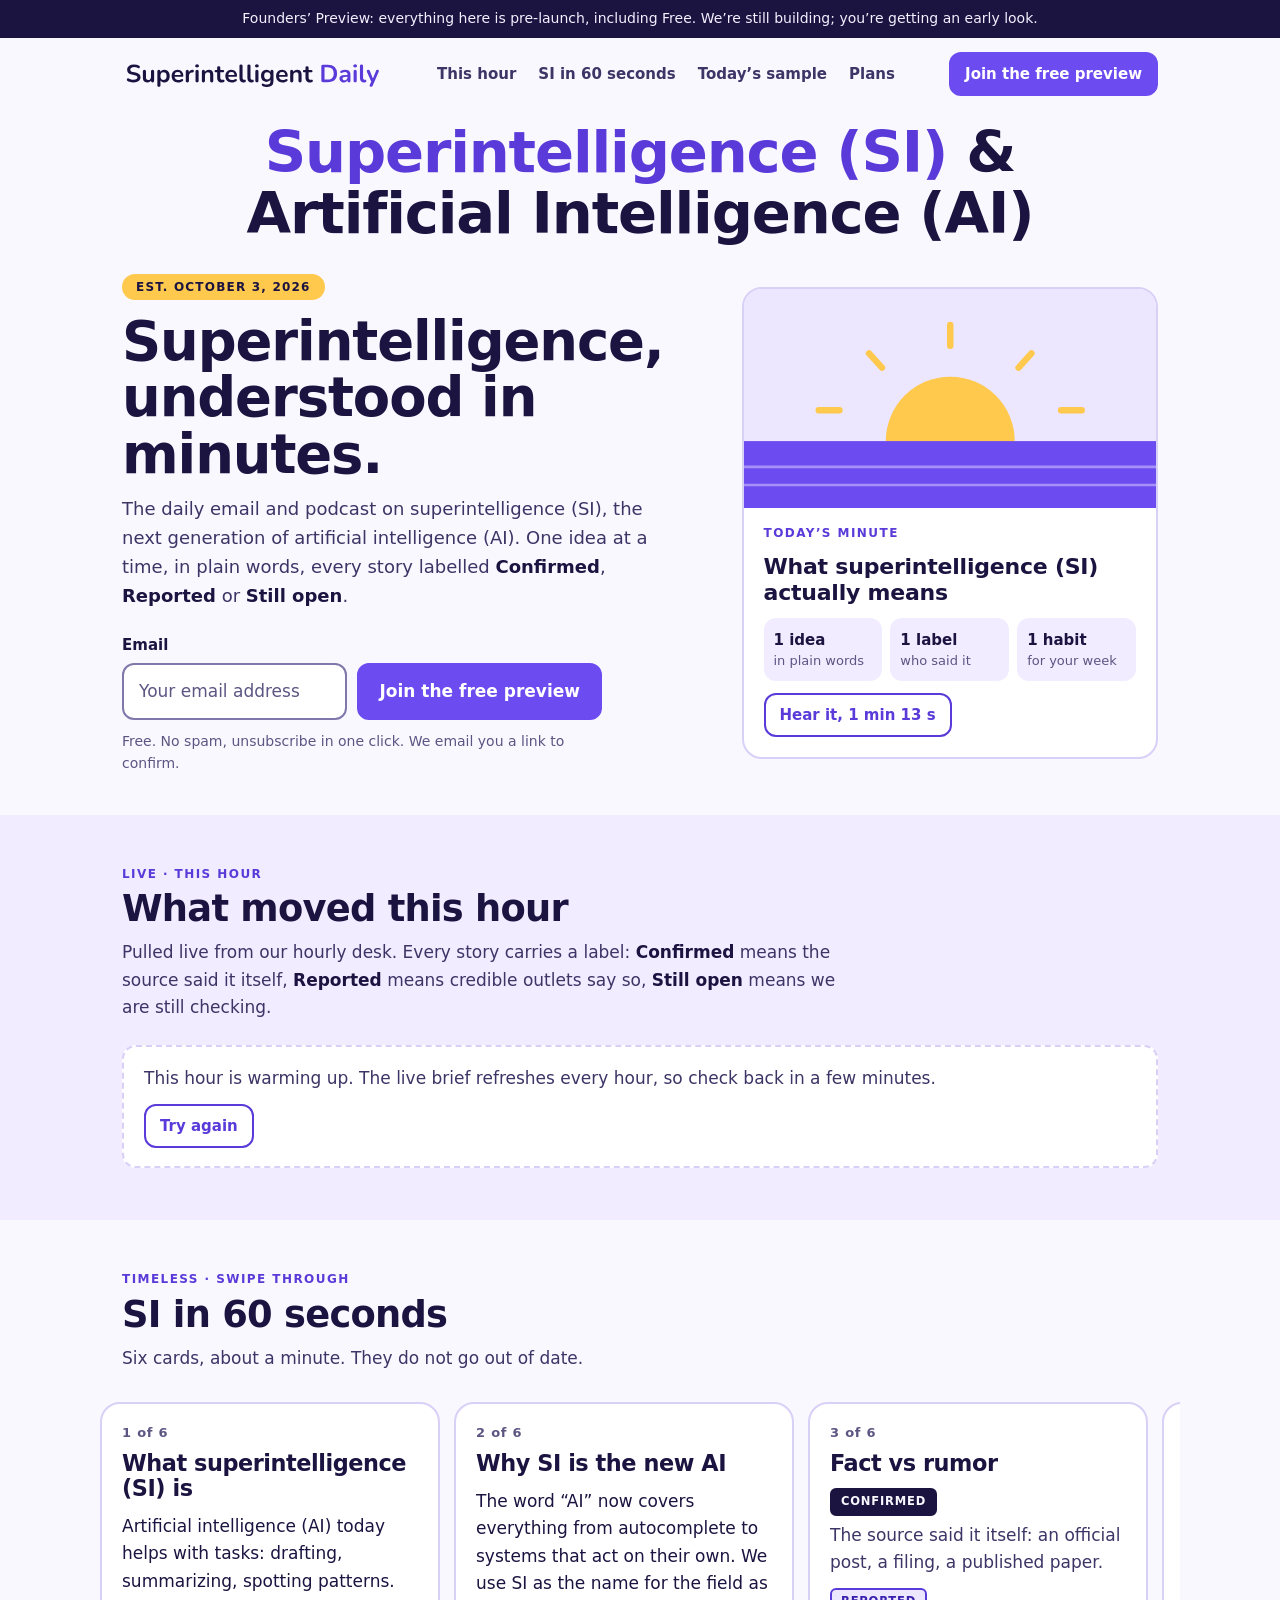
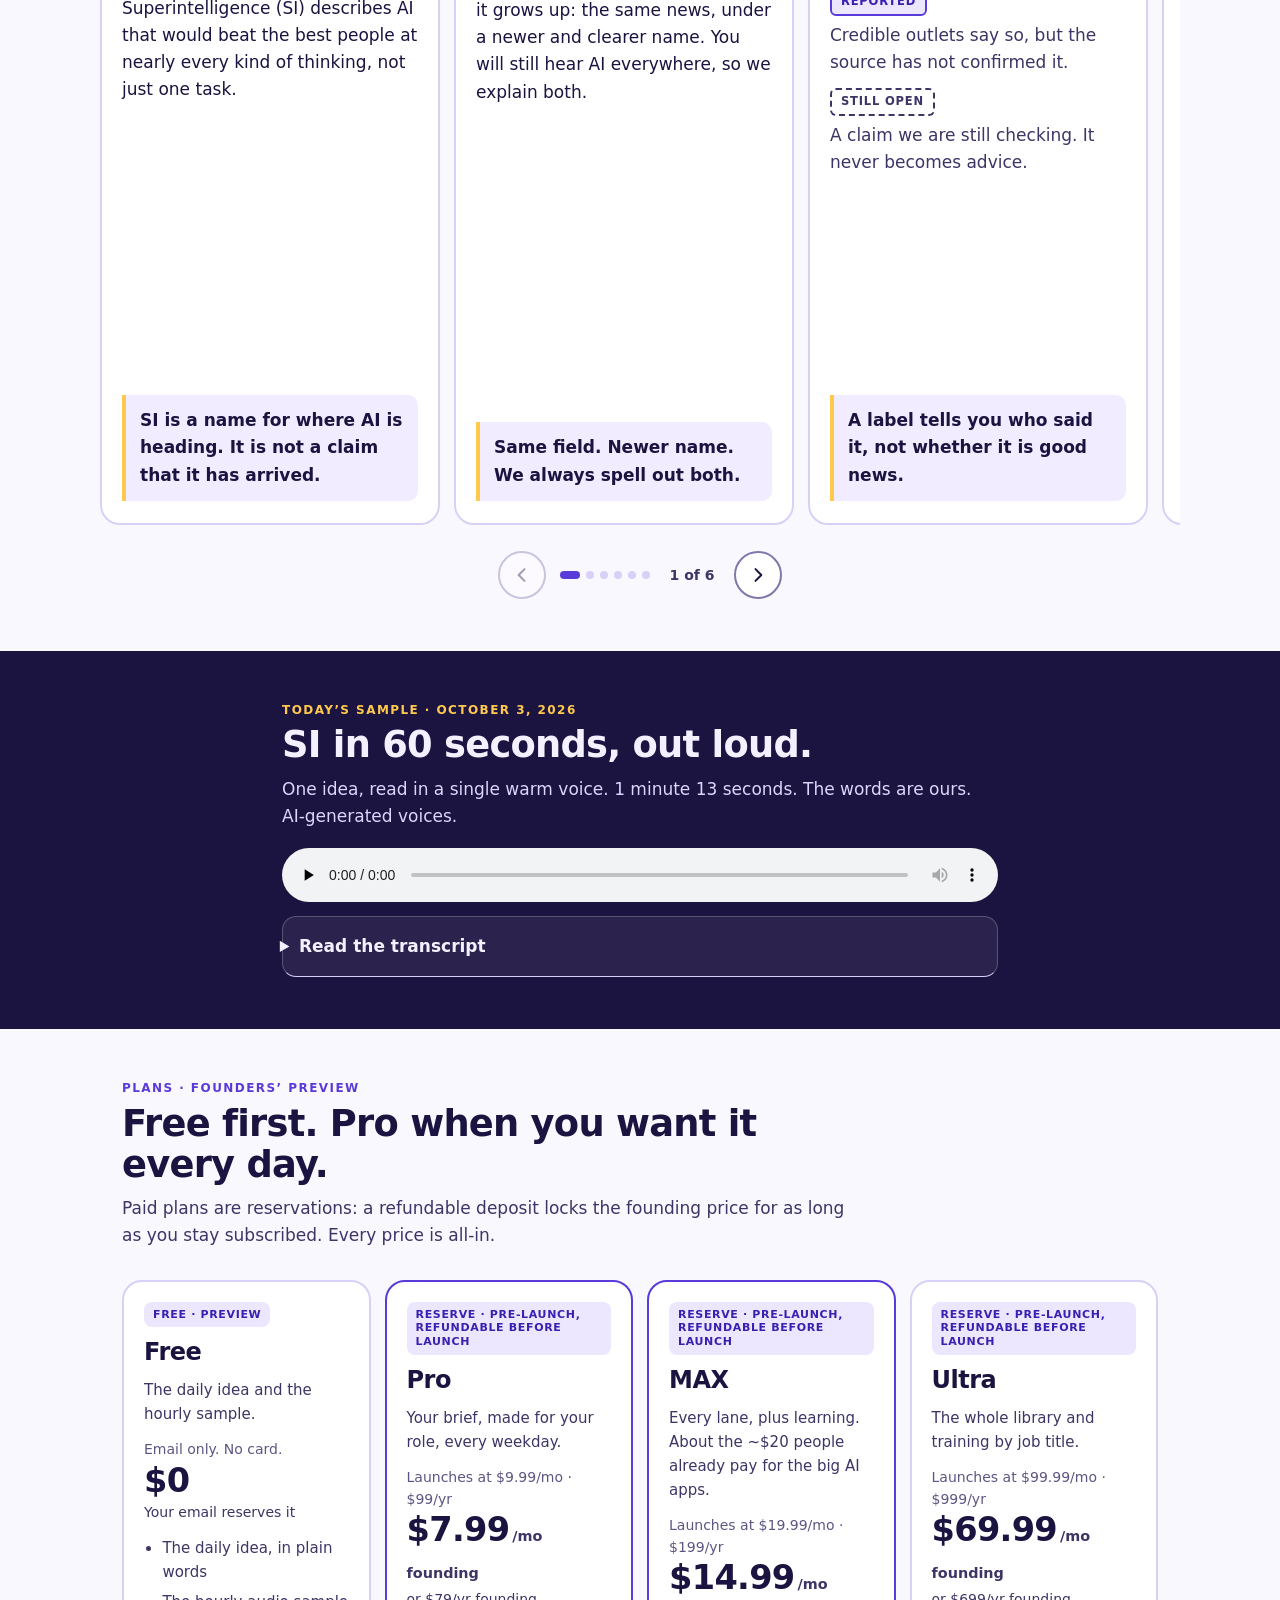
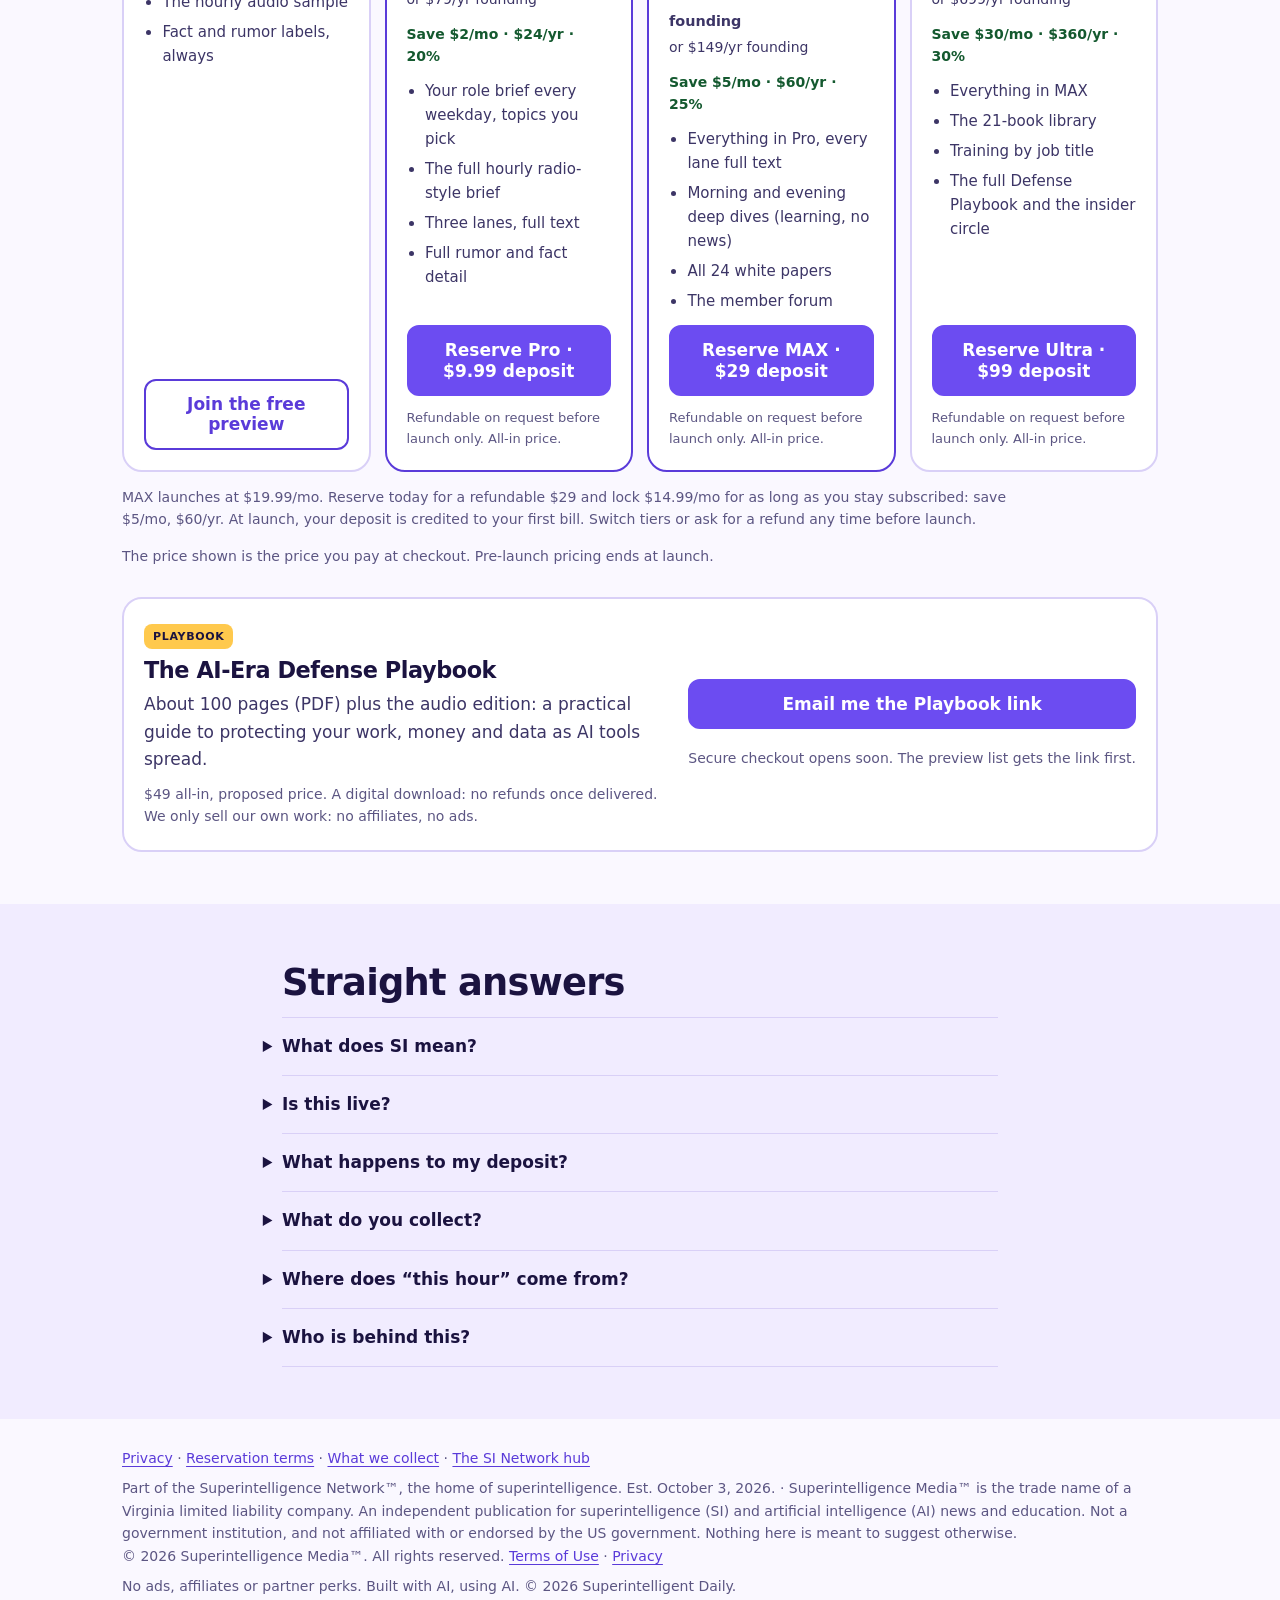
==== index.html @ 3b312559 "Legal lines: Superintelligence Media" ====
<!doctype html>
<html lang="en" data-site="superintelligentdaily.com">
<head>
<meta charset="utf-8">
<meta name="robots" content="noai, noimageai">
<meta http-equiv="Content-Security-Policy" content="default-src 'none'; script-src 'self'; style-src 'self'; img-src 'self' data:; media-src 'self' https://media.theagentsignal.com; connect-src https://acp9reat3l.execute-api.us-east-1.amazonaws.com https://siagentsignal.com; form-action 'self'; base-uri 'none'; object-src 'none'; upgrade-insecure-requests; require-trusted-types-for 'script'; trusted-types 'none'">
<meta name="viewport" content="width=device-width, initial-scale=1">
<title>Superintelligent Daily | Superintelligence (SI) &amp; Artificial Intelligence (AI), understood in minutes</title>
<meta name="description" content="Superintelligent Daily is live: the daily email and podcast on superintelligence (SI), the next generation of artificial intelligence (AI), made to be understood in minutes. This hour's news, SI in 60 seconds, and a free preview.">
<meta name="robots" content="index,follow">
<link rel="canonical" href="https://superintelligentdaily.com/">
<meta name="theme-color" content="#FAF8FF">
<link rel="icon" type="image/svg+xml" href="assets/icon.svg">
<meta property="og:type" content="website">
<meta property="og:site_name" content="Superintelligent Daily">
<meta property="og:title" content="Superintelligent Daily | Superintelligence (SI) &amp; Artificial Intelligence (AI), understood in minutes">
<meta property="og:description" content="The daily email and podcast on superintelligence (SI), the next generation of artificial intelligence (AI). Est. October 3, 2026.">
<meta property="og:url" content="https://superintelligentdaily.com/">
<meta property="og:image" content="https://superintelligentdaily.com/assets/og.png">
<meta property="og:image:width" content="1200">
<meta property="og:image:height" content="630">
<meta property="og:image:alt" content="Superintelligent Daily: Superintelligence (SI) and Artificial Intelligence (AI), understood in minutes. A rising sun over a violet horizon.">
<meta name="twitter:card" content="summary_large_image">
<meta name="twitter:title" content="Superintelligent Daily | Superintelligence (SI) &amp; Artificial Intelligence (AI), understood in minutes">
<meta name="twitter:description" content="The daily email and podcast on superintelligence (SI), the next generation of artificial intelligence (AI). Est. October 3, 2026.">
<meta name="twitter:image" content="https://superintelligentdaily.com/assets/og.png">
<link rel="stylesheet" href="assets/site.css">
</head>
<body>
<a class="skip" href="#main">Skip to the content</a>
<p class="bar">Founders&rsquo; Preview: everything here is pre-launch, including Free. We&rsquo;re still building; you&rsquo;re getting an early look.</p>

<header class="top">
  <div class="wrap top-in">
    <a class="brand" href="/" aria-label="Superintelligent Daily, home"><img class="logo" id="logo" src="assets/logo.svg" width="247" height="38" alt="Superintelligent Daily"></a>
    <nav class="nav" aria-label="Sections">
      <a href="#hour">This hour</a>
      <a href="#si60">SI in 60 seconds</a>
      <a href="#sample">Today&rsquo;s sample</a>
      <a href="#plans">Plans</a>
    </nav>
    <a class="btn sm" href="#join" data-join>Join the free preview</a>
  </div>
</header>

<main id="main">
  <div class="wrap">
    <p class="terms"><span class="t-si">Superintelligence (SI)</span> <span class="t-amp">&amp;</span> <span class="t-ai">Artificial Intelligence (AI)</span></p>
  </div>

  <!-- ============ HERO ============ -->
  <section class="hero" aria-labelledby="h1">
    <div class="wrap hero-in">
      <div class="hero-copy">
        <p class="pill">Est. October 3, 2026</p>
        <h1 id="h1">Superintelligence, understood in minutes.</h1>
        <p class="lead">The daily email and podcast on superintelligence (SI), the next generation of artificial intelligence (AI). One idea at a time, in plain words, every story labelled <b>Confirmed</b>, <b>Reported</b> or <b>Still open</b>.</p>
        <form class="join" id="join" novalidate>
          <label class="lbl" for="email">Email</label>
          <div class="row">
            <input id="email" name="email" type="email" inputmode="email" autocomplete="email" autocapitalize="off" spellcheck="false" placeholder="Your email address" required aria-describedby="fine err">
            <button class="btn" type="submit">Join the free preview</button>
          </div>
          <div class="hp" aria-hidden="true"><label for="hp1">Website (leave this empty)</label><input id="hp1" name="website" type="text" tabindex="-1" autocomplete="off"></div>
          <p class="fine" id="fine">Free. No spam, unsubscribe in one click. We email you a link to confirm.</p>
          <p class="err js-err" id="err" role="alert"></p>
          <noscript><p class="fine">Sign-up needs JavaScript switched on.</p></noscript>
        </form>
        <div class="done" id="done" role="status" tabindex="-1" hidden>
          <h2>You&rsquo;re in.</h2>
          <p>Check your inbox: we sent a link to confirm <b id="done-email"></b>. Tap it to join the free preview.</p>
        </div>
      </div>

      <aside class="today" aria-labelledby="today-h">
        <div class="sun-art" aria-hidden="true">
          <svg viewBox="0 0 320 170" focusable="false">
            <rect width="320" height="170" fill="#ECE6FF"/>
            <g stroke="#FFC94D" stroke-width="5" stroke-linecap="round"><path d="M160 28v16M97 50l10 11M223 50l-10 11M58 94h16M262 94h-16"/></g>
            <circle cx="160" cy="118" r="50" fill="#FFC94D"/>
            <rect x="0" y="118" width="320" height="52" fill="#6C4CF1"/>
            <path d="M0 138h320M0 152h320" stroke="#FAF8FF" stroke-opacity=".4" stroke-width="2"/>
          </svg>
        </div>
        <div class="today-body">
          <p class="eyebrow" id="today-h">Today&rsquo;s minute</p>
          <p class="today-t">What superintelligence (SI) actually means</p>
          <ul class="three">
            <li><b>1 idea</b><span>in plain words</span></li>
            <li><b>1 label</b><span>who said it</span></li>
            <li><b>1 habit</b><span>for your week</span></li>
          </ul>
          <a class="btn line sm" href="#sample">Hear it, 1 min 13 s</a>
        </div>
      </aside>
    </div>
  </section>

  <!-- ============ THIS HOUR (live) ============ -->
  <section class="band tint" id="hour" aria-labelledby="hour-h">
    <div class="wrap">
      <div class="shead">
        <p class="eyebrow">Live &middot; this hour</p>
        <h2 id="hour-h">What moved this hour</h2>
        <p class="sub">Pulled live from our hourly desk. Every story carries a label: <b>Confirmed</b> means the source said it itself, <b>Reported</b> means credible outlets say so, <b>Still open</b> means we are still checking.</p>
      </div>
      <div class="hour" id="hourBox" aria-live="polite" aria-busy="true">
        <p class="warm" id="hourWarm">This hour is warming up. The live brief refreshes every hour.</p>
      </div>
      <noscript><p class="warm">The live hour needs JavaScript. The rest of the page works without it.</p></noscript>
    </div>
  </section>

  <!-- ============ SI IN 60 SECONDS (swipeable) ============ -->
  <section class="band" id="si60" aria-labelledby="si60-h">
    <div class="wrap">
      <div class="shead">
        <p class="eyebrow">Timeless &middot; swipe through</p>
        <h2 id="si60-h">SI in 60 seconds</h2>
        <p class="sub">Six cards, about a minute. They do not go out of date.</p>
      </div>
      <div class="deck" data-deck role="region" aria-roledescription="carousel" aria-label="SI in 60 seconds">
        <div class="snap" tabindex="0" aria-label="Cards. Swipe, or use the left and right arrow keys.">
          <article class="card" role="group" aria-roledescription="slide" aria-label="1 of 6">
            <p class="num">1 of 6</p>
            <h3>What superintelligence (SI) is</h3>
            <p>Artificial intelligence (AI) today helps with tasks: drafting, summarizing, spotting patterns. Superintelligence (SI) describes AI that would beat the best people at nearly every kind of thinking, not just one task.</p>
            <p class="key">SI is a name for where AI is heading. It is not a claim that it has arrived.</p>
          </article>
          <article class="card" role="group" aria-roledescription="slide" aria-label="2 of 6">
            <p class="num">2 of 6</p>
            <h3>Why SI is the new AI</h3>
            <p>The word &ldquo;AI&rdquo; now covers everything from autocomplete to systems that act on their own. We use SI as the name for the field as it grows up: the same news, under a newer and clearer name. You will still hear AI everywhere, so we explain both.</p>
            <p class="key">Same field. Newer name. We always spell out both.</p>
          </article>
          <article class="card" role="group" aria-roledescription="slide" aria-label="3 of 6">
            <p class="num">3 of 6</p>
            <h3>Fact vs rumor</h3>
            <ul class="legend">
              <li><span class="chip conf">Confirmed</span><span>The source said it itself: an official post, a filing, a published paper.</span></li>
              <li><span class="chip rep">Reported</span><span>Credible outlets say so, but the source has not confirmed it.</span></li>
              <li><span class="chip open">Still open</span><span>A claim we are still checking. It never becomes advice.</span></li>
            </ul>
            <p class="key">A label tells you who said it, not whether it is good news.</p>
          </article>
          <article class="card" role="group" aria-roledescription="slide" aria-label="4 of 6">
            <p class="num">4 of 6</p>
            <h3>Try it: label three claims</h3>
            <div class="mini" data-mini>
              <div class="q" data-answer="conf">
                <p>A lab publishes a paper about its own new model, on its own site.</p>
                <div class="picks" role="group" aria-label="Pick a label for claim 1"><button type="button" class="pick" data-pick="conf" aria-pressed="false">Confirmed</button><button type="button" class="pick" data-pick="rep" aria-pressed="false">Reported</button><button type="button" class="pick" data-pick="open" aria-pressed="false">Still open</button></div>
                <p class="fb" role="status"></p>
              </div>
              <div class="q" data-answer="rep">
                <p>Two outlets, citing people familiar with the plans, say a company will release a model next month. The company has not commented.</p>
                <div class="picks" role="group" aria-label="Pick a label for claim 2"><button type="button" class="pick" data-pick="conf" aria-pressed="false">Confirmed</button><button type="button" class="pick" data-pick="rep" aria-pressed="false">Reported</button><button type="button" class="pick" data-pick="open" aria-pressed="false">Still open</button></div>
                <p class="fb" role="status"></p>
              </div>
              <div class="q" data-answer="open">
                <p>One anonymous post says a model has reached superintelligence.</p>
                <div class="picks" role="group" aria-label="Pick a label for claim 3"><button type="button" class="pick" data-pick="conf" aria-pressed="false">Confirmed</button><button type="button" class="pick" data-pick="rep" aria-pressed="false">Reported</button><button type="button" class="pick" data-pick="open" aria-pressed="false">Still open</button></div>
                <p class="fb" role="status"></p>
              </div>
            </div>
          </article>
          <article class="card" role="group" aria-roledescription="slide" aria-label="5 of 6">
            <p class="num">5 of 6</p>
            <h3>How to use it at work</h3>
            <ol class="steps">
              <li><b>Start small.</b> Pick one low-risk task a week and try it.</li>
              <li><b>Ask for a draft, not a decision.</b> Keep the judgement yourself.</li>
              <li><b>Check what matters.</b> Open the source before you act or share.</li>
            </ol>
            <p class="key">Small, checked and repeated beats big and rushed.</p>
          </article>
          <article class="card card-cta" role="group" aria-roledescription="slide" aria-label="6 of 6">
            <p class="num">6 of 6</p>
            <h3>Your next minute</h3>
            <p>That was SI in 60 seconds. Join the free preview and we will send you the daily email and podcast as they open.</p>
            <a class="btn" href="#join" data-join>Join the free preview</a>
          </article>
        </div>
        <div class="deck-nav" hidden>
          <button class="navbtn" type="button" data-prev aria-label="Previous card"><svg viewBox="0 0 24 24" aria-hidden="true" focusable="false"><path d="M15 5l-7 7 7 7" fill="none" stroke="currentColor" stroke-width="2.4" stroke-linecap="round" stroke-linejoin="round"/></svg></button>
          <span class="dots" data-dots aria-hidden="true"></span>
          <span class="count" data-count aria-live="polite">1 of 6</span>
          <button class="navbtn" type="button" data-next aria-label="Next card"><svg viewBox="0 0 24 24" aria-hidden="true" focusable="false"><path d="M9 5l7 7-7 7" fill="none" stroke="currentColor" stroke-width="2.4" stroke-linecap="round" stroke-linejoin="round"/></svg></button>
        </div>
      </div>
    </div>
  </section>

  <section class="band dark" id="sample" aria-labelledby="sample-h">
    <div class="wrap narrow">
      <p class="eyebrow">Today&rsquo;s sample &middot; October 3, 2026</p>
      <h2 id="sample-h">SI in 60 seconds, out loud.</h2>
      <p class="sub">One idea, read in a single warm voice. 1 minute 13 seconds. The words are ours. AI-generated voices.</p>
      <audio class="player" controls preload="none" src="assets/audio/si-in-60-seconds-2026-10-03.mp3" aria-label="Today's sample: SI in 60 seconds, 1 minute 13 seconds">Your browser can&rsquo;t play audio. The transcript is below.</audio>
      <details class="tx">
        <summary>Read the transcript</summary>
        <p>Welcome to Superintelligent Daily. One idea, in about a minute. Today&rsquo;s idea: what superintelligence, or SI, actually means.</p>
        <p>You already know the word AI, artificial intelligence. Software that does jobs we used to think needed a person: writing, summarizing, spotting patterns.</p>
        <p>Superintelligence is the next step on that road. It describes an AI system that could outperform the best people at nearly every kind of thinking. We call it SI, and here, SI is the new AI: the name for the whole field as it grows up.</p>
        <p>One thing to keep straight. SI is a name for where things are heading. It is not a claim that it has arrived. So every story we cover carries a label. Confirmed means the source said it themselves. Reported means credible outlets say so, but it isn&rsquo;t confirmed. Still open means we&rsquo;re checking, and we never treat it as advice.</p>
        <p>Your habit for today: next time you see a big SI headline, look for the label first. Then ask one question. Who actually said this?</p>
        <p>That&rsquo;s your minute. See you tomorrow.</p>
      </details>
    </div>
  </section>

  <!-- ============ PLANS ============ -->
  <section class="band" id="plans" aria-labelledby="plans-h">
    <div class="wrap">
      <div class="shead">
        <p class="eyebrow">Plans &middot; Founders&rsquo; Preview</p>
        <h2 id="plans-h">Free first. Pro when you want it every day.</h2>
        <p class="sub">Paid plans are reservations: a refundable deposit locks the founding price for as long as you stay subscribed. Every price is all-in.</p>
      </div>
      <div class="deck deck-plans" data-deck role="region" aria-roledescription="carousel" aria-label="Plans">
        <div class="snap plans" tabindex="0" aria-label="Plans. Swipe for all four, or use the left and right arrow keys.">
          <article class="plan" role="group" aria-roledescription="slide" aria-label="Free, 1 of 4">
            <span class="pl-badge">Free &middot; preview</span>
            <h3>Free</h3>
            <p class="for">The daily idea and the hourly sample.</p>
            <p class="price"><span class="list">Email only. No card.</span><b>$0</b><span class="yr">Your email reserves it</span></p>
            <ul class="feats"><li>The daily idea, in plain words</li><li>The hourly audio sample</li><li>Fact and rumor labels, always</li></ul>
            <a class="btn line" href="#join" data-join>Join the free preview</a>
          </article>
          <article class="plan feat" role="group" aria-roledescription="slide" aria-label="Pro, 2 of 4">
            <span class="pl-badge">Reserve &middot; pre-launch, refundable before launch</span>
            <h3>Pro</h3>
            <p class="for">Your brief, made for your role, every weekday.</p>
            <p class="price"><span class="list">Launches at $9.99/mo &middot; $99/yr</span><b>$7.99<small>/mo founding</small></b><span class="yr">or $79/yr founding</span></p>
            <p class="save">Save $2/mo &middot; $24/yr &middot; 20%</p>
            <ul class="feats"><li>Your role brief every weekday, topics you pick</li><li>The full hourly radio-style brief</li><li>Three lanes, full text</li><li>Full rumor and fact detail</li></ul>
            <button class="btn" type="button" data-reserve="pro">Reserve Pro &middot; $9.99 deposit</button>
            <p class="refund">Refundable on request before launch only. All-in price.</p>
          </article>
          <article class="plan hero-plan" role="group" aria-roledescription="slide" aria-label="MAX, 3 of 4">
            <span class="pl-badge">Reserve &middot; pre-launch, refundable before launch</span>
            <h3>MAX</h3>
            <p class="for">Every lane, plus learning. About the ~$20 people already pay for the big AI apps.</p>
            <p class="price"><span class="list">Launches at $19.99/mo &middot; $199/yr</span><b>$14.99<small>/mo founding</small></b><span class="yr">or $149/yr founding</span></p>
            <p class="save">Save $5/mo &middot; $60/yr &middot; 25%</p>
            <ul class="feats"><li>Everything in Pro, every lane full text</li><li>Morning and evening deep dives (learning, no news)</li><li>All 24 white papers</li><li>The member forum</li></ul>
            <button class="btn" type="button" data-reserve="max">Reserve MAX &middot; $29 deposit</button>
            <p class="refund">Refundable on request before launch only. All-in price.</p>
          </article>
          <article class="plan" role="group" aria-roledescription="slide" aria-label="Ultra, 4 of 4">
            <span class="pl-badge">Reserve &middot; pre-launch, refundable before launch</span>
            <h3>Ultra</h3>
            <p class="for">The whole library and training by job title.</p>
            <p class="price"><span class="list">Launches at $99.99/mo &middot; $999/yr</span><b>$69.99<small>/mo founding</small></b><span class="yr">or $699/yr founding</span></p>
            <p class="save">Save $30/mo &middot; $360/yr &middot; 30%</p>
            <ul class="feats"><li>Everything in MAX</li><li>The 21-book library</li><li>Training by job title</li><li>The full Defense Playbook and the insider circle</li></ul>
            <button class="btn" type="button" data-reserve="ultra">Reserve Ultra &middot; $99 deposit</button>
            <p class="refund">Refundable on request before launch only. All-in price.</p>
          </article>
        </div>
        <div class="deck-nav" hidden>
          <button class="navbtn" type="button" data-prev aria-label="Previous plan"><svg viewBox="0 0 24 24" aria-hidden="true" focusable="false"><path d="M15 5l-7 7 7 7" fill="none" stroke="currentColor" stroke-width="2.4" stroke-linecap="round" stroke-linejoin="round"/></svg></button>
          <span class="dots" data-dots aria-hidden="true"></span>
          <span class="count" data-count aria-live="polite">1 of 4</span>
          <button class="navbtn" type="button" data-next aria-label="Next plan"><svg viewBox="0 0 24 24" aria-hidden="true" focusable="false"><path d="M9 5l7 7-7 7" fill="none" stroke="currentColor" stroke-width="2.4" stroke-linecap="round" stroke-linejoin="round"/></svg></button>
        </div>
      </div>
      <p class="terms-line">MAX launches at $19.99/mo. Reserve today for a refundable $29 and lock $14.99/mo for as long as you stay subscribed: save $5/mo, $60/yr. At launch, your deposit is credited to your first bill. Switch tiers or ask for a refund any time before launch.</p>
      <p class="terms-line">The price shown is the price you pay at checkout. Pre-launch pricing ends at launch.</p>

      <article class="product" aria-labelledby="pb-h">
        <div>
          <span class="pl-badge gold">Playbook</span>
          <h3 id="pb-h">The AI-Era Defense Playbook</h3>
          <p>About 100 pages (PDF) plus the audio edition: a practical guide to protecting your work, money and data as AI tools spread.</p>
          <p class="fine">$49 all-in, proposed price. A digital download: no refunds once delivered. We only sell our own work: no affiliates, no ads.</p>
        </div>
        <div class="product-act">
          <a class="btn" id="pbBuy" href="#join" data-join>Email me the Playbook link</a>
          <p class="fine" id="pbNote">Secure checkout opens soon. The preview list gets the link first.</p>
        </div>
      </article>
    </div>
  </section>

  <!-- ============ FAQ ============ -->
  <section class="band tint" id="faq" aria-labelledby="faq-h">
    <div class="wrap narrow">
      <h2 id="faq-h">Straight answers</h2>
      <details><summary>What does SI mean?</summary><p>SI stands for superintelligence: our name for where artificial intelligence (AI) is heading, and the word we use for the field. SI is the new AI. It is a name, not a claim that superintelligence already exists. We always spell out both terms.</p></details>
      <details><summary>Is this live?</summary><p>The site launched on October 3, 2026. The product is in a Founders&rsquo; Preview: everything here is pre-launch, including Free. The hourly news on this page is live. The daily email and podcast are opening in stages, and we will say plainly when each part goes live.</p></details>
      <details id="faq-deposit"><summary>What happens to my deposit?</summary><p>Paid plans are reservations only, and checkout is not connected yet, so nothing is charged on this page. When it opens, a deposit is refundable on request before launch: one email, no calls, no surveys. At launch it becomes credit toward your first bill at your locked founding price. Once a product is delivered, normal no-refund terms apply.</p></details>
      <details id="faq-data"><summary>What do you collect?</summary><p>Your email address, sent to our sign-up service when you join. Our servers log IP addresses. This page sets no cookies and runs no advertising or analytics trackers. Unsubscribe in one click from any email. <a href="https://siagentsignal.com/privacy.html" target="_blank" rel="noopener noreferrer">Privacy notice</a>.</p></details>
      <details><summary>Where does &ldquo;this hour&rdquo; come from?</summary><p>An automated desk reads the news every hour and labels each story. In the preview the labels are assigned by software and checked as we build, so treat them as a guide and open the source for anything that matters.</p></details>
      <details><summary>Who is behind this?</summary><p>Superintelligent Daily is part of the SI Network, built by one founder with a lot of automation: AI does the heavy reading, people set the standards. Our mission: make people smarter every day.</p></details>
    </div>
  </section>
</main>

<footer class="foot">
  <div class="wrap foot-in">
    <p><a href="https://siagentsignal.com/privacy.html" target="_blank" rel="noopener noreferrer">Privacy</a> &middot; <a href="#faq-deposit">Reservation terms</a> &middot; <a href="#faq-data">What we collect</a> &middot; <a href="https://siagentsignal.com/" target="_blank" rel="noopener noreferrer">The SI Network hub</a></p>
    <p>Part of the Superintelligence Network™, the home of superintelligence. Est. October 3, 2026. &middot; Superintelligence Media™ is the trade name of a Virginia limited liability company. An independent publication for superintelligence (SI) and artificial intelligence (AI) news and education. Not a government institution, and not affiliated with or endorsed by the US government. Nothing here is meant to suggest otherwise.<br>© 2026 Superintelligence Media™. All rights reserved. <a href="https://siagentsignal.com/terms.html" target="_blank" rel="noopener">Terms of Use</a> &middot; <a href="https://siagentsignal.com/privacy.html" target="_blank" rel="noopener">Privacy</a></p>
    <p>No ads, affiliates or partner perks. Built with AI, using AI. &copy; 2026 Superintelligent Daily.</p>
  </div>
</footer>

<dialog id="dlg" aria-labelledby="dlgH">
  <div class="dlg">
    <h2 id="dlgH">Reserve</h2>
    <dl class="four" id="dlgFour"></dl>
    <p class="fine">Reservations open when secure checkout is connected, which is not yet. Nothing is charged on this page. Join the free preview and we email you the reservation link first.</p>
    <button class="btn block" type="button" id="dlgGo">Email me the reservation link</button>
    <button class="btn line sm block" type="button" id="dlgClose">Not now</button>
  </div>
</dialog>

<script src="assets/site.js"></script>
</body>
</html>
---- assets/site.css ----
/* Superintelligent Daily: the explainer. Palette = the launching page's (bg #FAF8FF, ink #1B1340, violet #6C4CF1 / #5A3BD9, sun #FFC94D).
   One accent (violet); the sun yellow is used only for the sun and one pill. Mobile first. No inline styles (page CSP forbids them). */
:root{--bg:#FAF8FF;--tint:#F1ECFF;--stage:#ECE6FF;--ink:#1B1340;--ink2:#3C3566;--muted:#5C5683;--line:#7F78AB;--soft:#D9D0F7;--field:#FFFFFF;
  --btn:#6C4CF1;--btnink:#FFFFFF;--btnhover:#5A3BD9;--link:#5A3BD9;--accent:#5A3BD9;--sun:#FFC94D;--focus:#6C4CF1;--err:#A12C3A;
  --sans:"Segoe UI Variable Text","Segoe UI",system-ui,-apple-system,"Helvetica Neue",Arial,sans-serif;color-scheme:light}
*{box-sizing:border-box}
html{-webkit-text-size-adjust:100%;scroll-behavior:smooth;scroll-padding-top:12px}
body{margin:0;background:var(--bg);color:var(--ink);font:400 1.0625rem/1.6 var(--sans);-webkit-font-smoothing:antialiased;text-rendering:optimizeLegibility}
[hidden]{display:none!important}
img,svg{max-width:100%}
a{color:var(--link);text-underline-offset:3px}
a:hover{text-decoration-thickness:2px}
:focus-visible{outline:3px solid var(--focus);outline-offset:3px;border-radius:6px}
.skip{position:absolute;left:-9999px;top:8px;background:var(--btn);color:var(--btnink);padding:10px 14px;border-radius:8px;z-index:20;font-weight:700}
.skip:focus{left:12px}
.wrap{max-width:1080px;margin:0 auto;padding:0 22px}
.wrap.narrow{max-width:760px}
h1,h2,h3{margin:0;line-height:1.12;letter-spacing:-.02em}
p{margin:0}

.bar{margin:0;padding:9px 22px;background:var(--ink);color:#F4F0FF;text-align:center;font-size:.875rem;line-height:1.4}

/* header */
.top{padding:14px 0 4px}
.top-in{display:flex;align-items:center;justify-content:space-between;gap:12px}
.brand{display:inline-flex;border-radius:8px;flex:none}
.logo{display:block;height:34px;width:auto;max-width:100%}
.nav{display:none}
.top .btn{display:none}
.nav a{color:var(--ink2);text-decoration:none;font-weight:600;font-size:.9375rem;padding:8px 10px;border-radius:8px}
.nav a:hover{color:var(--accent);background:var(--stage)}

/* buttons */
.btn{display:inline-flex;align-items:center;justify-content:center;font:700 1.0625rem/1.2 var(--sans);min-height:50px;padding:13px 20px;border:2px solid var(--btn);border-radius:12px;background:var(--btn);color:var(--btnink);cursor:pointer;text-decoration:none;text-align:center;transition:background-color .15s ease,border-color .15s ease}
.btn:hover{background:var(--btnhover);border-color:var(--btnhover)}
.btn.line{background:transparent;color:var(--link);border-color:var(--link)}
.btn.line:hover{background:var(--stage)}
.btn.sm{min-height:44px;padding:9px 14px;font-size:.9375rem}
.btn.block{display:flex;width:100%}
.btn:disabled{opacity:.65;cursor:progress}

/* the big terms block */
.terms{margin:14px auto 2px;max-width:24ch;text-align:center;font:800 clamp(1.75rem,7.6vw,3.6rem)/1.06 var(--sans);letter-spacing:-.02em;text-wrap:balance;color:var(--ink)}
.terms .t-si{color:var(--accent)}

/* hero */
.hero{padding:18px 0 40px}
.hero-in{display:grid;gap:26px}
.pill{display:inline-block;padding:7px 14px;border-radius:999px;background:var(--sun);color:var(--ink);font:700 .75rem/1 var(--sans);letter-spacing:.1em;text-transform:uppercase}
h1{margin:14px 0 12px;font-weight:800;font-size:clamp(2.1rem,8.4vw,3.4rem);line-height:1.04}
.lead{max-width:36rem;color:var(--ink2);font-size:1.125rem;margin-bottom:22px}
.join{width:100%;max-width:480px}
.lbl{display:block;margin:0 0 6px;font-weight:700;font-size:.9375rem}
.row{display:flex;flex-direction:column;gap:10px}
input[type=email]{width:100%;min-width:0;font:inherit;color:var(--ink);background:var(--field);border:2px solid var(--line);border-radius:12px;padding:13px 15px;min-height:50px}
input[type=email]::placeholder{color:var(--muted);opacity:1}
input[aria-invalid=true]{border-color:var(--err)}
.hp{position:absolute;left:-9999px;width:1px;height:1px;overflow:hidden}
.fine{margin-top:10px;font-size:.875rem;color:var(--muted)}
.err{margin-top:8px;min-height:1.4em;font-size:.9375rem;font-weight:600;color:var(--err)}
.err:empty{min-height:0;margin:0}
.done{width:100%;max-width:480px;background:#fff;border:2px solid var(--line);border-radius:14px;padding:18px 20px}
.done h2{font-size:1.375rem;margin-bottom:6px}
.done p{color:var(--ink2)}

.today{display:flex;flex-direction:column;background:#fff;border:2px solid var(--soft);border-radius:20px;overflow:hidden;max-width:480px}
.sun-art svg{display:block;width:100%;height:auto}
.today-body{padding:18px 20px 20px;display:grid;gap:12px;justify-items:start}
.eyebrow{font:800 .75rem/1.3 var(--sans);letter-spacing:.12em;text-transform:uppercase;color:var(--accent)}
.today-t{font:800 1.375rem/1.2 var(--sans);letter-spacing:-.01em}
.three{list-style:none;margin:0;padding:0;display:grid;grid-template-columns:repeat(3,1fr);gap:8px;width:100%}
.three li{background:var(--tint);border-radius:12px;padding:10px 10px 11px;display:grid;gap:1px}
.three b{font-size:.9375rem}
.three span{font-size:.8125rem;color:var(--muted);line-height:1.3}

/* sections */
.band{padding:52px 0}
.band.tint{background:var(--tint)}
.shead{max-width:46rem;margin:0 0 24px}
.shead h2,.wrap>h2{font-size:clamp(1.65rem,5.6vw,2.3rem);font-weight:800;margin:6px 0 10px}
.sub{color:var(--ink2)}
.sub b,.lead b{color:var(--ink)}

/* labels (colour is never the only cue: fill, border style and the word all differ) */
.chip{display:inline-flex;align-items:center;font:800 .72rem/1 var(--sans);letter-spacing:.07em;text-transform:uppercase;padding:6px 9px;border-radius:6px;border:2px solid;white-space:nowrap;flex:none}
.chip.conf{background:var(--ink);border-color:var(--ink);color:#FAF8FF}
.chip.rep{background:var(--stage);border-color:var(--accent);color:#3A1FB0}
.chip.open{background:transparent;border-color:var(--ink2);border-style:dashed;color:var(--ink2)}

/* this hour */
.hour{display:grid;gap:18px}
.warm{background:#fff;border:2px dashed var(--soft);border-radius:14px;padding:18px 20px;color:var(--ink2)}
.warm .btn{margin-top:12px}
.hour-meta{display:flex;flex-wrap:wrap;gap:6px 14px;color:var(--muted);font-size:.9375rem}
.stories{list-style:none;margin:0;padding:0;display:grid;gap:10px}
.stories li{background:#fff;border:2px solid var(--soft);border-radius:14px;padding:14px 16px;display:grid;gap:8px;justify-items:start}
.st-title{color:var(--ink);font-weight:700;font-size:1.0625rem;line-height:1.3;text-decoration-color:var(--soft);overflow-wrap:anywhere}
.st-title:hover{color:var(--accent)}
.st-src{font-size:.875rem;color:var(--muted)}
.hour-audio{background:#fff;border:2px solid var(--soft);border-radius:14px;padding:14px 16px;display:grid;gap:8px}
.hour-audio b{font-size:.9375rem}
.more{background:#fff;border:2px solid var(--soft);border-radius:14px;padding:4px 16px}
.more summary{cursor:pointer;font-weight:700;padding:12px 0;min-height:44px}
.more ul{list-style:none;margin:0;padding:0 0 10px;display:grid;gap:12px}
.more li{display:grid;gap:6px;justify-items:start;border-top:1px solid var(--soft);padding-top:12px}
.tidbit{color:var(--ink2);font-style:italic}
.player,.hour-audio audio{width:100%;max-width:100%}

/* swipeable decks */
.deck{display:grid;gap:12px}
.snap{position:relative;display:grid;grid-auto-flow:column;grid-auto-columns:84%;gap:14px;overflow-x:auto;overscroll-behavior-x:contain;scroll-snap-type:x mandatory;padding:6px 22px 14px;margin:0 -22px;scrollbar-width:thin;scrollbar-color:var(--line) transparent}
.snap>*{scroll-snap-align:start}
.snap:focus-visible{outline-offset:-3px}
.card{background:#fff;border:2px solid var(--soft);border-radius:20px;padding:22px 20px;display:flex;flex-direction:column;gap:12px;min-height:21rem}
.card h3{font-size:1.4rem;font-weight:800}
.card .num{font:700 .8125rem/1 var(--sans);color:var(--muted);letter-spacing:.06em}
.card .key{margin-top:auto;padding:12px 14px;border-left:4px solid var(--sun);background:var(--tint);border-radius:0 10px 10px 0;font-weight:700;color:var(--ink)}
.card-cta{background:var(--ink);border-color:var(--ink);color:#F4F0FF}
.card-cta .num{color:#CFC6F5}
.card-cta .btn{margin-top:auto;background:var(--sun);border-color:var(--sun);color:var(--ink)}
.card-cta .btn:hover{background:#FFD97E;border-color:#FFD97E}
.legend{list-style:none;margin:0;padding:0;display:grid;gap:12px}
.legend li{display:grid;gap:6px;justify-items:start}
.legend li span:last-child{color:var(--ink2)}
.steps{margin:0;padding-left:1.25rem;display:grid;gap:10px;color:var(--ink2)}
.steps b{color:var(--ink)}
.mini{display:grid;gap:14px}
.q{display:grid;gap:8px;border-top:1px solid var(--soft);padding-top:12px}
.q:first-child{border-top:0;padding-top:0}
.q>p:first-child{font-size:.9375rem;line-height:1.45}
.picks{display:flex;flex-wrap:wrap;gap:6px}
.pick{font:700 .8125rem/1 var(--sans);min-height:44px;padding:0 12px;border-radius:10px;border:2px solid var(--line);background:#fff;color:var(--ink);cursor:pointer}
.pick:hover{border-color:var(--accent)}
.pick[aria-pressed=true]{background:var(--ink);border-color:var(--ink);color:#fff}
.fb{font-size:.875rem;min-height:1.3em;color:var(--ink2)}
.fb.ok{color:#14592F;font-weight:700}
.fb.no{color:var(--err);font-weight:700}
.deck-nav{display:flex;align-items:center;justify-content:center;gap:14px}
.navbtn{width:48px;height:48px;border-radius:50%;border:2px solid var(--line);background:#fff;color:var(--ink);display:grid;place-items:center;cursor:pointer}
.navbtn:hover{border-color:var(--accent);color:var(--accent)}
.navbtn[disabled]{opacity:.4;cursor:default}
.navbtn svg{width:20px;height:20px}
.count{font-size:.875rem;font-weight:700;color:var(--ink2);min-width:56px;text-align:center}
.dots{display:flex;gap:6px}
.dots i{width:8px;height:8px;border-radius:50%;background:var(--soft)}
.dots i.on{background:var(--accent);width:20px;border-radius:4px}

/* sample (dark band) */
.band.dark{background:var(--ink);color:#F4F0FF}
.band.dark .eyebrow{color:var(--sun)}
.band.dark h2{font-size:clamp(1.65rem,5.6vw,2.3rem);font-weight:800;margin:6px 0 10px}
.band.dark .sub{color:#DDD5FA;margin-bottom:18px}
.band.dark a{color:#FFE08A}
.player{display:block;margin:0 0 14px}
.tx{background:rgba(255,255,255,.07);border:1px solid rgba(255,255,255,.22);border-radius:14px;padding:4px 16px}
.tx summary{cursor:pointer;font-weight:700;padding:12px 0;min-height:44px}
.tx p{color:#E9E3FF;margin:0 0 12px}

/* plans */
.plans{grid-auto-columns:82%}
.plan{background:#fff;border:2px solid var(--soft);border-radius:20px;padding:20px;display:flex;flex-direction:column;gap:12px}
.plan.feat,.plan.hero-plan{border-color:var(--accent)}
.plan h3{font-size:1.5rem;font-weight:800}
.pl-badge{align-self:flex-start;font:800 .6875rem/1.25 var(--sans);letter-spacing:.06em;text-transform:uppercase;background:var(--stage);color:#3A1FB0;border-radius:8px;padding:6px 9px}
.pl-badge.gold{background:var(--sun);color:var(--ink)}
.for{color:var(--ink2);font-size:.9375rem}
.price{display:grid;gap:2px}
.price .list{font-size:.875rem;color:var(--muted)}
.price b{font-size:2.1rem;line-height:1.1;letter-spacing:-.02em}
.price b small{font-size:.9rem;font-weight:700;color:var(--ink2);margin-left:3px;letter-spacing:0}
.price .yr{font-size:.875rem;color:var(--ink2)}
.save{font-weight:700;font-size:.875rem;color:#14592F}
.feats{margin:0;padding-left:1.15rem;display:grid;align-content:start;gap:6px;color:var(--ink2);font-size:.9375rem;flex:1}
.refund{font-size:.8125rem;color:var(--muted)}
.terms-line{margin-top:14px;font-size:.875rem;color:var(--muted);max-width:56rem}
.product{margin-top:30px;background:#fff;border:2px solid var(--soft);border-radius:20px;padding:22px 20px;display:grid;gap:18px}
.product h3{font-size:1.4rem;font-weight:800;margin:10px 0 8px}
.product p{color:var(--ink2)}
.product .fine{color:var(--muted)}
.product-act{display:grid;gap:8px;align-content:start}

/* faq */
.wrap>h2{margin-bottom:14px}
details{border-top:1px solid var(--soft)}
details:last-of-type{border-bottom:1px solid var(--soft)}
details summary{cursor:pointer;font-weight:700;padding:15px 0;min-height:48px;list-style-position:outside}
details p{padding:0 0 16px;color:var(--ink2)}
.band details summary:hover{color:var(--accent)}

/* footer */
.foot{padding:28px 0 40px;font-size:.875rem;color:var(--muted);background:var(--bg)}
.foot-in{display:grid;gap:8px}

/* dialog */
dialog{border:0;border-radius:20px;padding:0;width:calc(100% - 32px);max-width:520px;max-height:calc(100dvh - 32px);color:var(--ink);background:#fff;box-shadow:0 30px 80px rgba(27,19,64,.4)}
dialog::backdrop{background:rgba(27,19,64,.6)}
.dlg{padding:22px 20px;display:grid;gap:12px}
.dlg h2{font-size:1.5rem;font-weight:800}
.four{margin:0;display:grid;gap:10px}
.four div{display:grid;gap:2px;border-top:1px solid var(--soft);padding-top:10px}
.four dt{font:800 .75rem/1.2 var(--sans);letter-spacing:.08em;text-transform:uppercase;color:var(--accent)}
.four dd{margin:0;color:var(--ink2)}

@media (prefers-reduced-motion:reduce){*{animation:none!important;transition:none!important;scroll-behavior:auto!important}}

@media (min-width:520px){
  .top .btn{display:inline-flex}
  .row{flex-direction:row}
  .btn{flex:none}
  .snap{grid-auto-columns:360px}
  .plans{grid-auto-columns:300px}
}
@media (min-width:760px){
  .nav{display:flex;gap:2px}
  .stories{grid-template-columns:repeat(2,1fr)}
  .product{grid-template-columns:1fr auto;align-items:center}
  .product-act{min-width:260px}
}
@media (min-width:900px){
  .terms{max-width:none;margin-top:22px}
  .hero{padding-top:26px}
  .hero-in{grid-template-columns:minmax(0,1.15fr) minmax(0,.85fr);gap:56px;align-items:center}
  .logo{height:40px}
}
@media (min-width:1000px){
  .plans.snap{grid-auto-flow:row;grid-template-columns:repeat(4,minmax(0,1fr));overflow:visible;margin:0;padding:6px 0 0}
  .deck-plans .deck-nav{display:none}
  .snap:not(.plans){grid-auto-columns:340px}
}
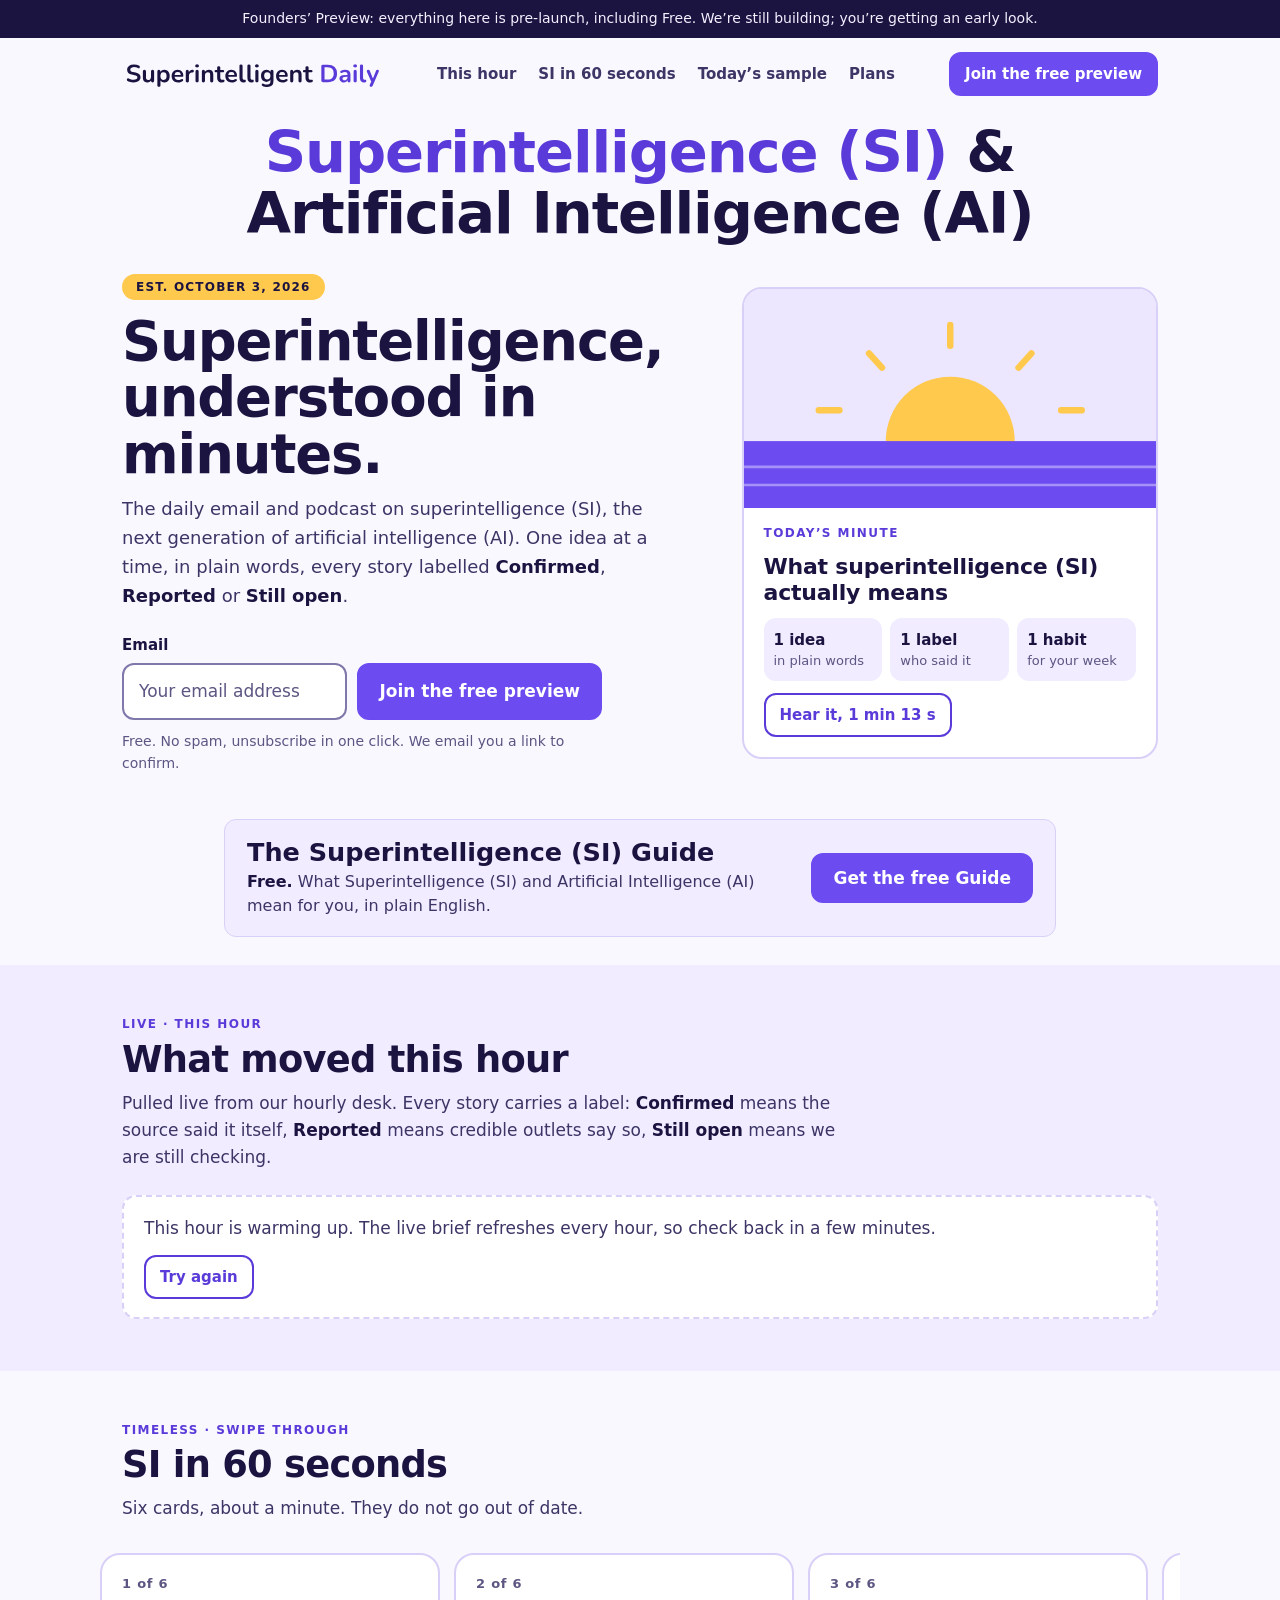
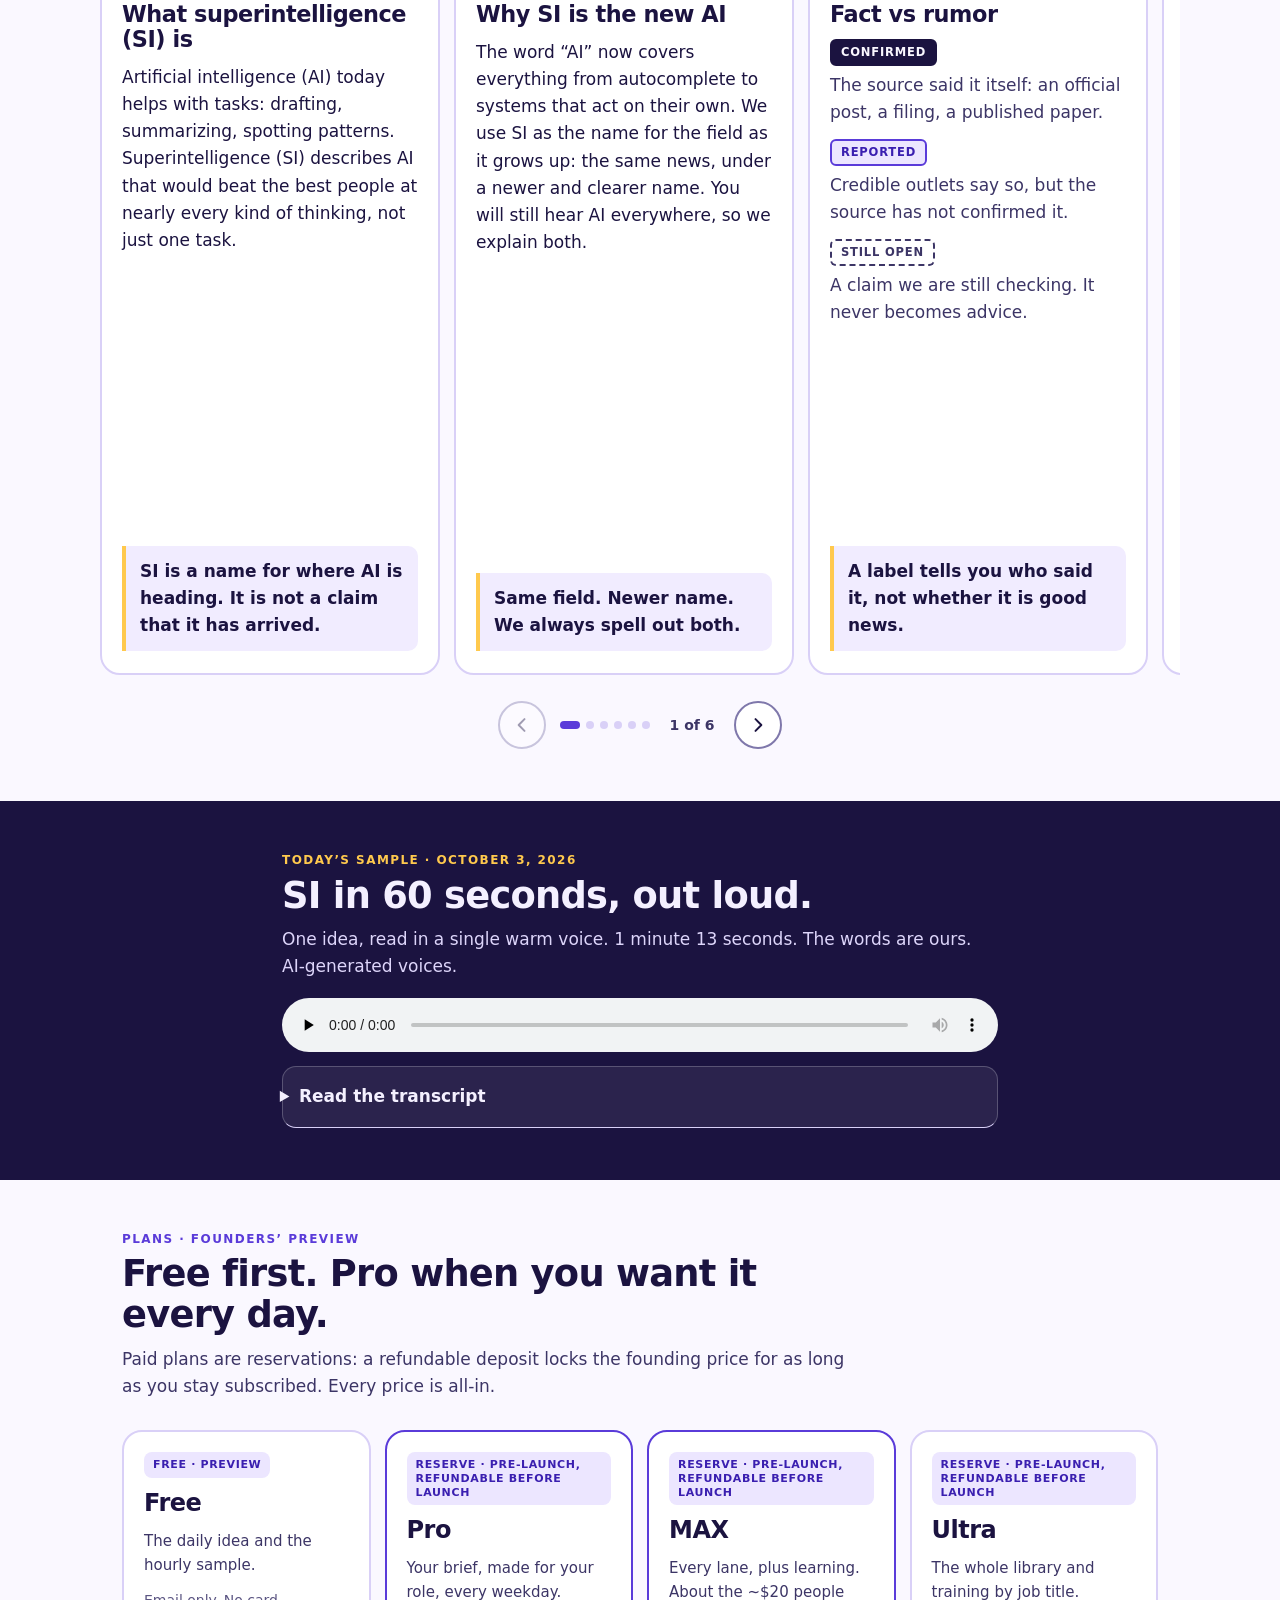
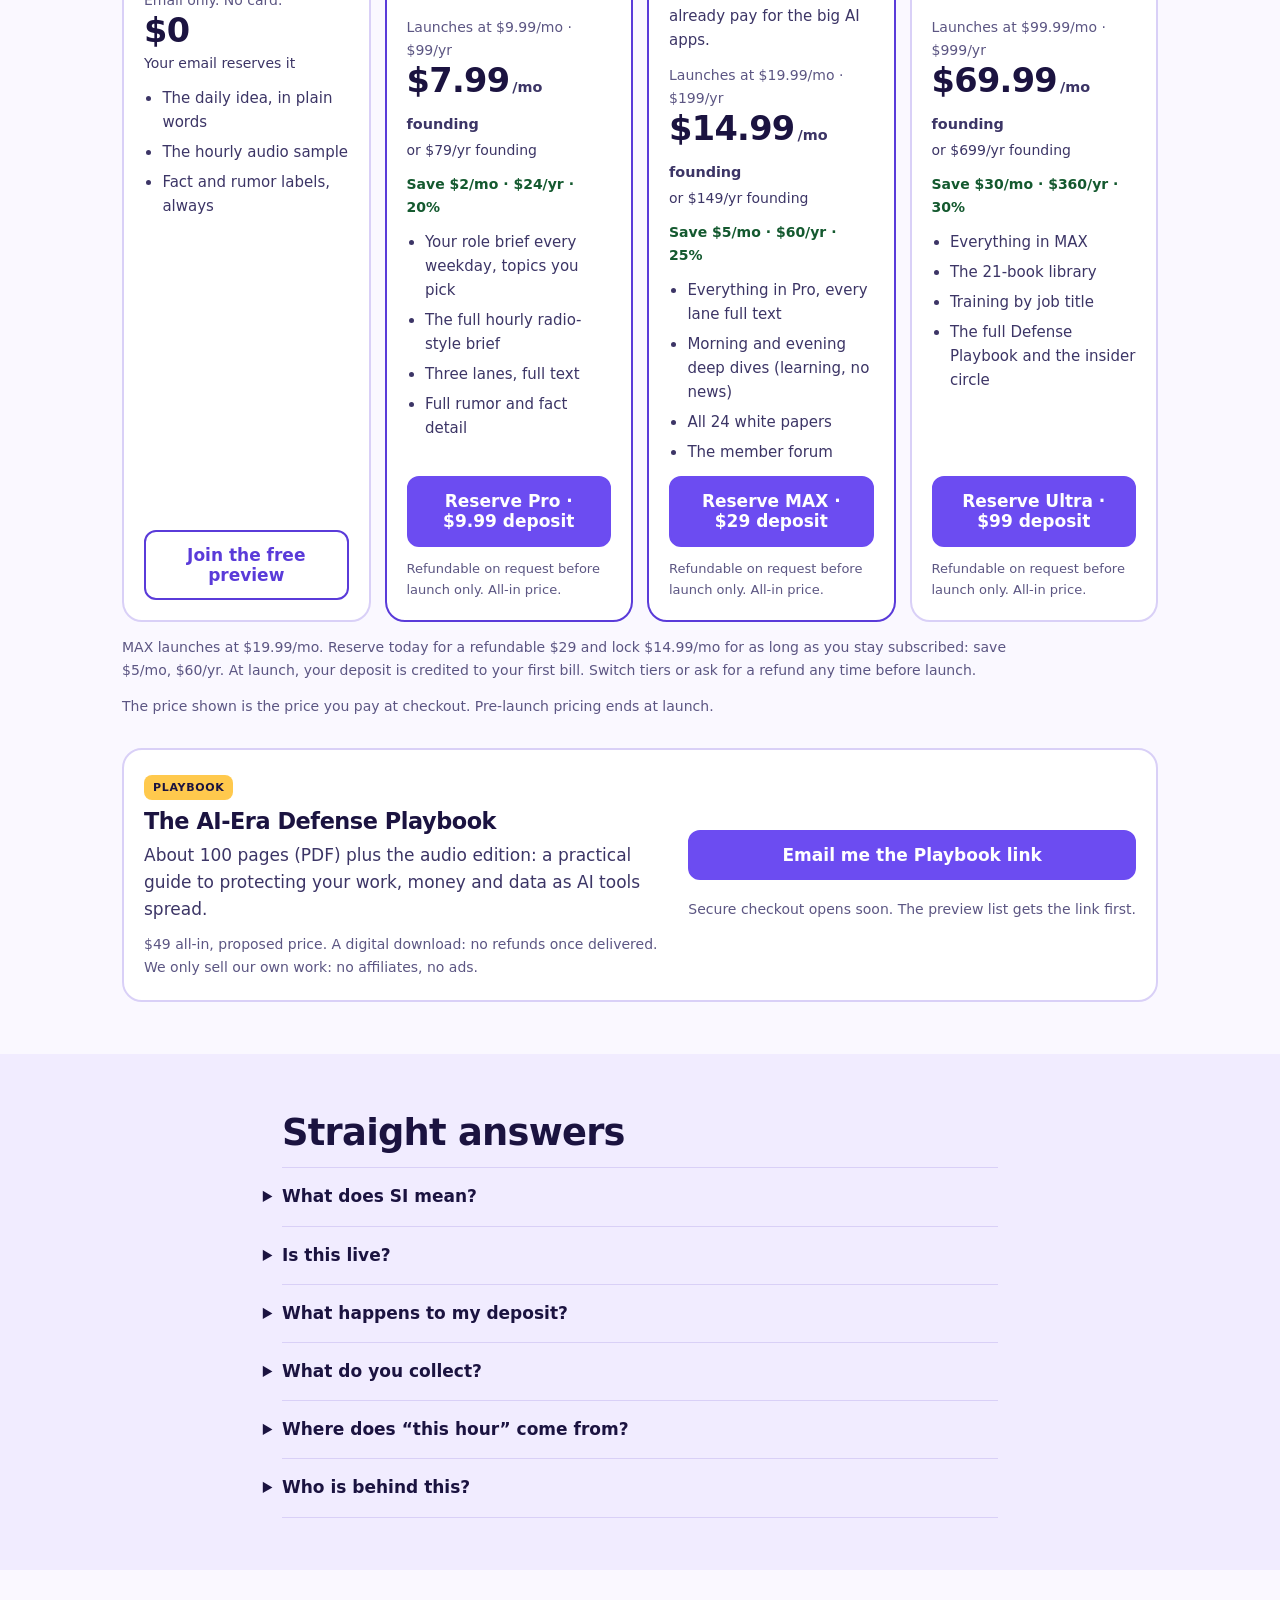
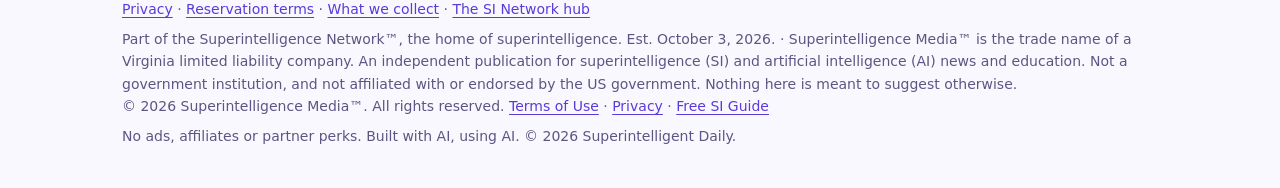
==== commit 00bf92c0: "Share the free Superintelligence (SI) Guide" ====
--- a/index.html
+++ b/index.html
@@ -96,6 +96,8 @@
     </div>
   </section>
 
+<aside class="sg" id="si-guide" aria-labelledby="sg-h"><div class="sg-card"><div class="sg-txt"><h2 id="sg-h">The Superintelligence (SI) Guide</h2><p><b>Free.</b> What Superintelligence (SI) and Artificial Intelligence (AI) mean for you, in plain English.</p></div><a class="btn sg-btn" href="https://siagentsignal.com/si/">Get the free Guide</a></div></aside>
+
   <!-- ============ THIS HOUR (live) ============ -->
   <section class="band tint" id="hour" aria-labelledby="hour-h">
     <div class="wrap">
@@ -300,7 +302,7 @@
 <footer class="foot">
   <div class="wrap foot-in">
     <p><a href="https://siagentsignal.com/privacy.html" target="_blank" rel="noopener noreferrer">Privacy</a> &middot; <a href="#faq-deposit">Reservation terms</a> &middot; <a href="#faq-data">What we collect</a> &middot; <a href="https://siagentsignal.com/" target="_blank" rel="noopener noreferrer">The SI Network hub</a></p>
-    <p>Part of the Superintelligence Network™, the home of superintelligence. Est. October 3, 2026. &middot; Superintelligence Media™ is the trade name of a Virginia limited liability company. An independent publication for superintelligence (SI) and artificial intelligence (AI) news and education. Not a government institution, and not affiliated with or endorsed by the US government. Nothing here is meant to suggest otherwise.<br>© 2026 Superintelligence Media™. All rights reserved. <a href="https://siagentsignal.com/terms.html" target="_blank" rel="noopener">Terms of Use</a> &middot; <a href="https://siagentsignal.com/privacy.html" target="_blank" rel="noopener">Privacy</a></p>
+    <p>Part of the Superintelligence Network™, the home of superintelligence. Est. October 3, 2026. &middot; Superintelligence Media™ is the trade name of a Virginia limited liability company. An independent publication for superintelligence (SI) and artificial intelligence (AI) news and education. Not a government institution, and not affiliated with or endorsed by the US government. Nothing here is meant to suggest otherwise.<br>© 2026 Superintelligence Media™. All rights reserved. <a href="https://siagentsignal.com/terms.html" target="_blank" rel="noopener">Terms of Use</a> &middot; <a href="https://siagentsignal.com/privacy.html" target="_blank" rel="noopener">Privacy</a> &middot; <a href="https://siagentsignal.com/si/">Free SI Guide</a></p>
     <p>No ads, affiliates or partner perks. Built with AI, using AI. &copy; 2026 Superintelligent Daily.</p>
   </div>
 </footer>
--- a/assets/site.css
+++ b/assets/site.css
@@ -227,3 +227,6 @@
   .deck-plans .deck-nav{display:none}
   .snap:not(.plans){grid-auto-columns:340px}
 }
+
+/* si-guide: the free Superintelligence (SI) Guide card (shared snippet, _gen/si_guide.py) */
+.sg{padding:4px 0 28px}.sg-card{display:flex;flex-wrap:wrap;align-items:center;justify-content:space-between;gap:14px 22px;box-sizing:border-box;width:min(100% - 32px,52rem);margin:0 auto;padding:18px 22px;background:var(--tint);border:1px solid var(--soft);border-radius:12px;text-align:left}.sg-txt{flex:1 1 17rem;min-width:0}.sg-card h2{margin:0 0 4px;font:700 1.25rem/1.25 inherit;letter-spacing:0;text-transform:none;max-width:none;color:var(--ink)}.sg-card p{margin:0;font-size:1rem;line-height:1.5;color:var(--ink2)}.sg-card p b{color:var(--ink)}.sg .btn.sg-btn{display:inline-flex;align-items:center;justify-content:center;flex:none;width:auto;text-decoration:none;text-align:center;white-space:normal}.sg .btn.sg-btn,.sg .btn.sg-btn:hover{color:var(--btnink)}@media (max-width:520px){.sg-card{padding:16px}.sg .btn.sg-btn{width:100%}}
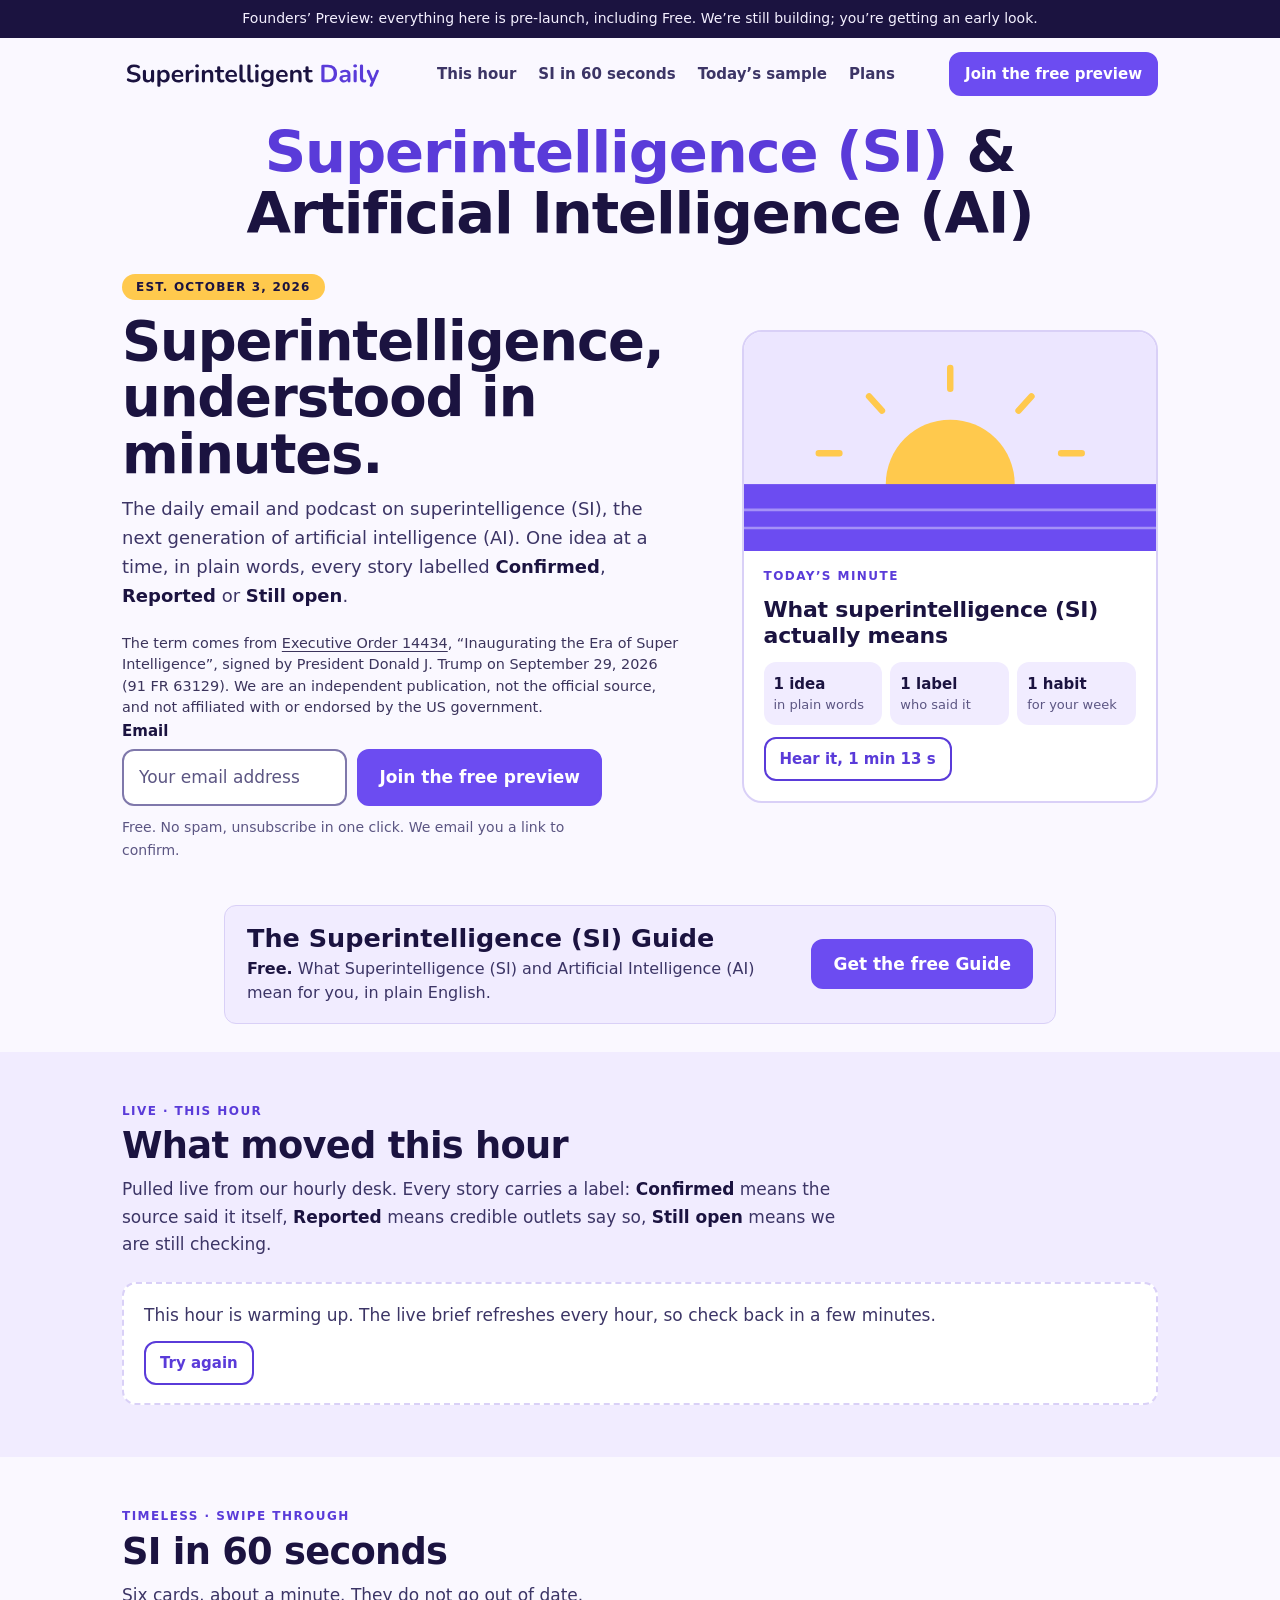
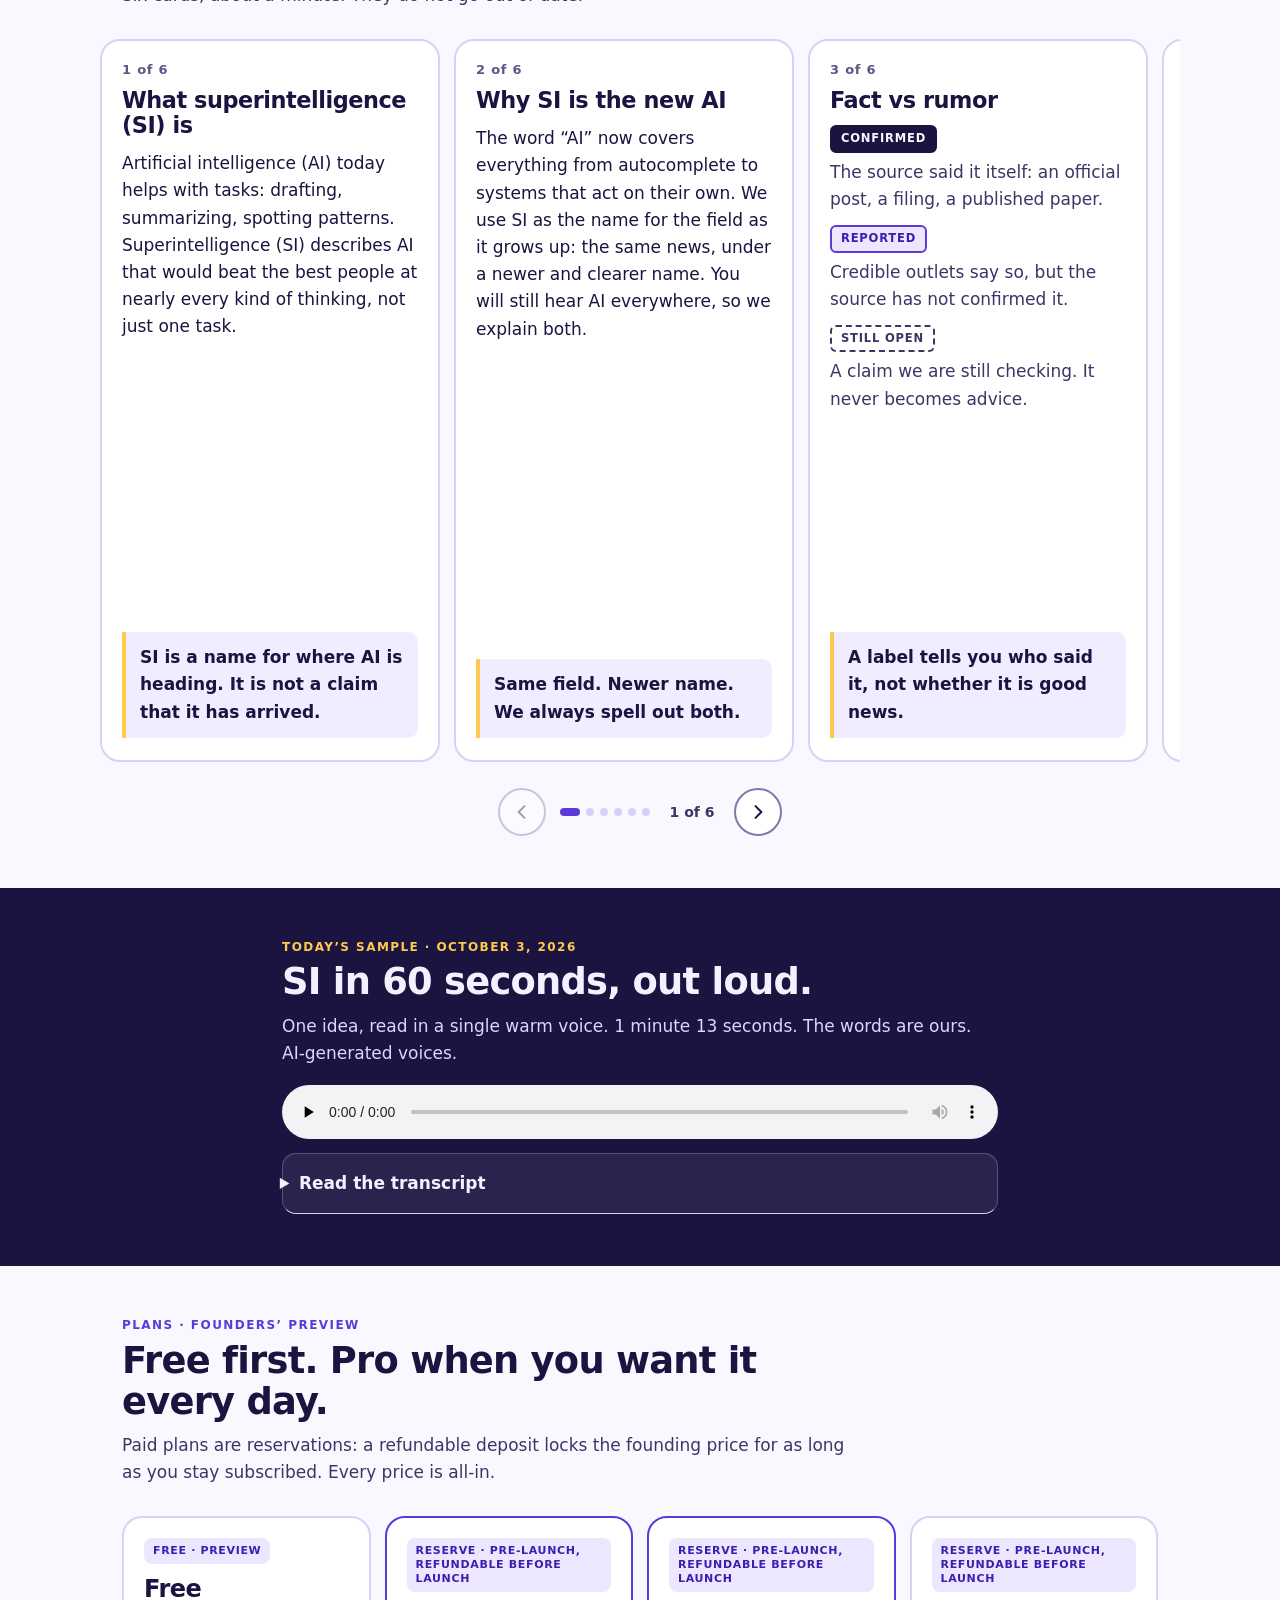
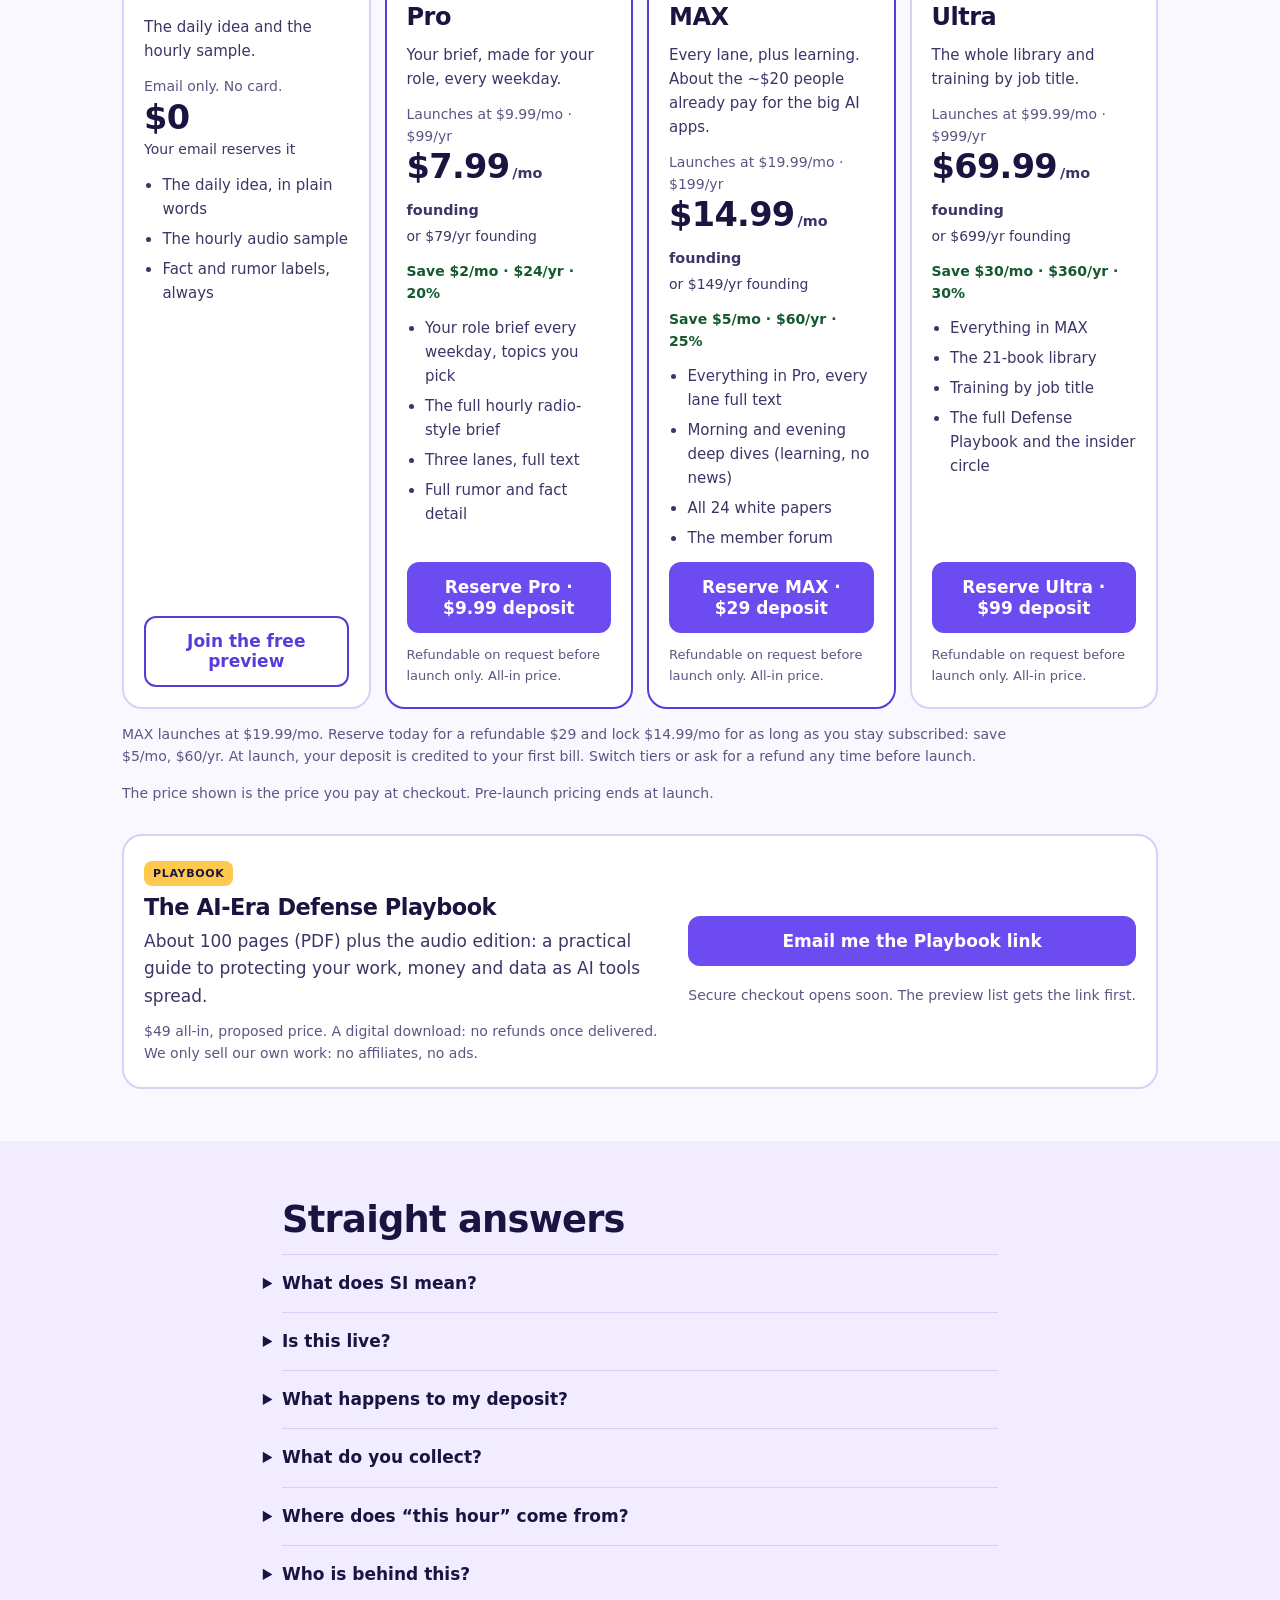
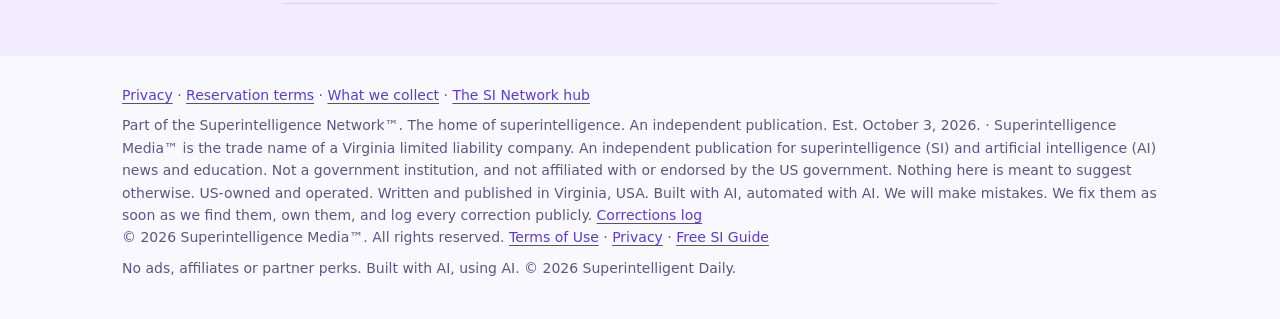
==== commit b83aebf3: "Legal wordings A-E (approved 10-04) Co-Authored-By: Claude Sonnet 5.5 <noreply@anthropic.com>" ====
--- a/index.html
+++ b/index.html
@@ -55,6 +55,7 @@
         <p class="pill">Est. October 3, 2026</p>
         <h1 id="h1">Superintelligence, understood in minutes.</h1>
         <p class="lead">The daily email and podcast on superintelligence (SI), the next generation of artificial intelligence (AI). One idea at a time, in plain words, every story labelled <b>Confirmed</b>, <b>Reported</b> or <b>Still open</b>.</p>
+<p class="si-credit">The term comes from <a href="https://www.federalregister.gov/d/2026-20321" target="_blank" rel="noopener noreferrer" aria-label="Executive Order 14434 in the Federal Register (opens in a new tab)">Executive Order 14434</a>, “Inaugurating the Era of Super Intelligence”, signed by President Donald J. Trump on September 29, 2026 (91 FR 63129). We are an independent publication, not the official source, and not affiliated with or endorsed by the US government.</p>
         <form class="join" id="join" novalidate>
           <label class="lbl" for="email">Email</label>
           <div class="row">
@@ -302,7 +303,7 @@
 <footer class="foot">
   <div class="wrap foot-in">
     <p><a href="https://siagentsignal.com/privacy.html" target="_blank" rel="noopener noreferrer">Privacy</a> &middot; <a href="#faq-deposit">Reservation terms</a> &middot; <a href="#faq-data">What we collect</a> &middot; <a href="https://siagentsignal.com/" target="_blank" rel="noopener noreferrer">The SI Network hub</a></p>
-    <p>Part of the Superintelligence Network™, the home of superintelligence. Est. October 3, 2026. &middot; Superintelligence Media™ is the trade name of a Virginia limited liability company. An independent publication for superintelligence (SI) and artificial intelligence (AI) news and education. Not a government institution, and not affiliated with or endorsed by the US government. Nothing here is meant to suggest otherwise.<br>© 2026 Superintelligence Media™. All rights reserved. <a href="https://siagentsignal.com/terms.html" target="_blank" rel="noopener">Terms of Use</a> &middot; <a href="https://siagentsignal.com/privacy.html" target="_blank" rel="noopener">Privacy</a> &middot; <a href="https://siagentsignal.com/si/">Free SI Guide</a></p>
+    <p>Part of the Superintelligence Network™. The home of superintelligence. An independent publication. Est. October 3, 2026. &middot; Superintelligence Media™ is the trade name of a Virginia limited liability company. An independent publication for superintelligence (SI) and artificial intelligence (AI) news and education. Not a government institution, and not affiliated with or endorsed by the US government. Nothing here is meant to suggest otherwise. US-owned and operated. Written and published in Virginia, USA. Built with AI, automated with AI. We will make mistakes. We fix them as soon as we find them, own them, and log every correction publicly. <a href="https://siagentsignal.com/corrections.html" target="_blank" rel="noopener">Corrections log</a><br>© 2026 Superintelligence Media™. All rights reserved. <a href="https://siagentsignal.com/terms.html" target="_blank" rel="noopener">Terms of Use</a> &middot; <a href="https://siagentsignal.com/privacy.html" target="_blank" rel="noopener">Privacy</a> &middot; <a href="https://siagentsignal.com/si/">Free SI Guide</a></p>
     <p>No ads, affiliates or partner perks. Built with AI, using AI. &copy; 2026 Superintelligent Daily.</p>
   </div>
 </footer>
--- a/assets/site.css
+++ b/assets/site.css
@@ -228,5 +228,8 @@
   .snap:not(.plans){grid-auto-columns:340px}
 }
 
+/* legal-ae: the credit line beside the first SI mention (pick B; shared snippet, _gen/legal_ae.py) */
+.si-credit{margin:.75rem 0 0;font-size:.9rem;line-height:1.5;color:inherit;opacity:.85;text-align:inherit}.si-credit a{color:inherit;text-decoration:underline}
+
 /* si-guide: the free Superintelligence (SI) Guide card (shared snippet, _gen/si_guide.py) */
 .sg{padding:4px 0 28px}.sg-card{display:flex;flex-wrap:wrap;align-items:center;justify-content:space-between;gap:14px 22px;box-sizing:border-box;width:min(100% - 32px,52rem);margin:0 auto;padding:18px 22px;background:var(--tint);border:1px solid var(--soft);border-radius:12px;text-align:left}.sg-txt{flex:1 1 17rem;min-width:0}.sg-card h2{margin:0 0 4px;font:700 1.25rem/1.25 inherit;letter-spacing:0;text-transform:none;max-width:none;color:var(--ink)}.sg-card p{margin:0;font-size:1rem;line-height:1.5;color:var(--ink2)}.sg-card p b{color:var(--ink)}.sg .btn.sg-btn{display:inline-flex;align-items:center;justify-content:center;flex:none;width:auto;text-decoration:none;text-align:center;white-space:normal}.sg .btn.sg-btn,.sg .btn.sg-btn:hover{color:var(--btnink)}@media (max-width:520px){.sg-card{padding:16px}.sg .btn.sg-btn{width:100%}}
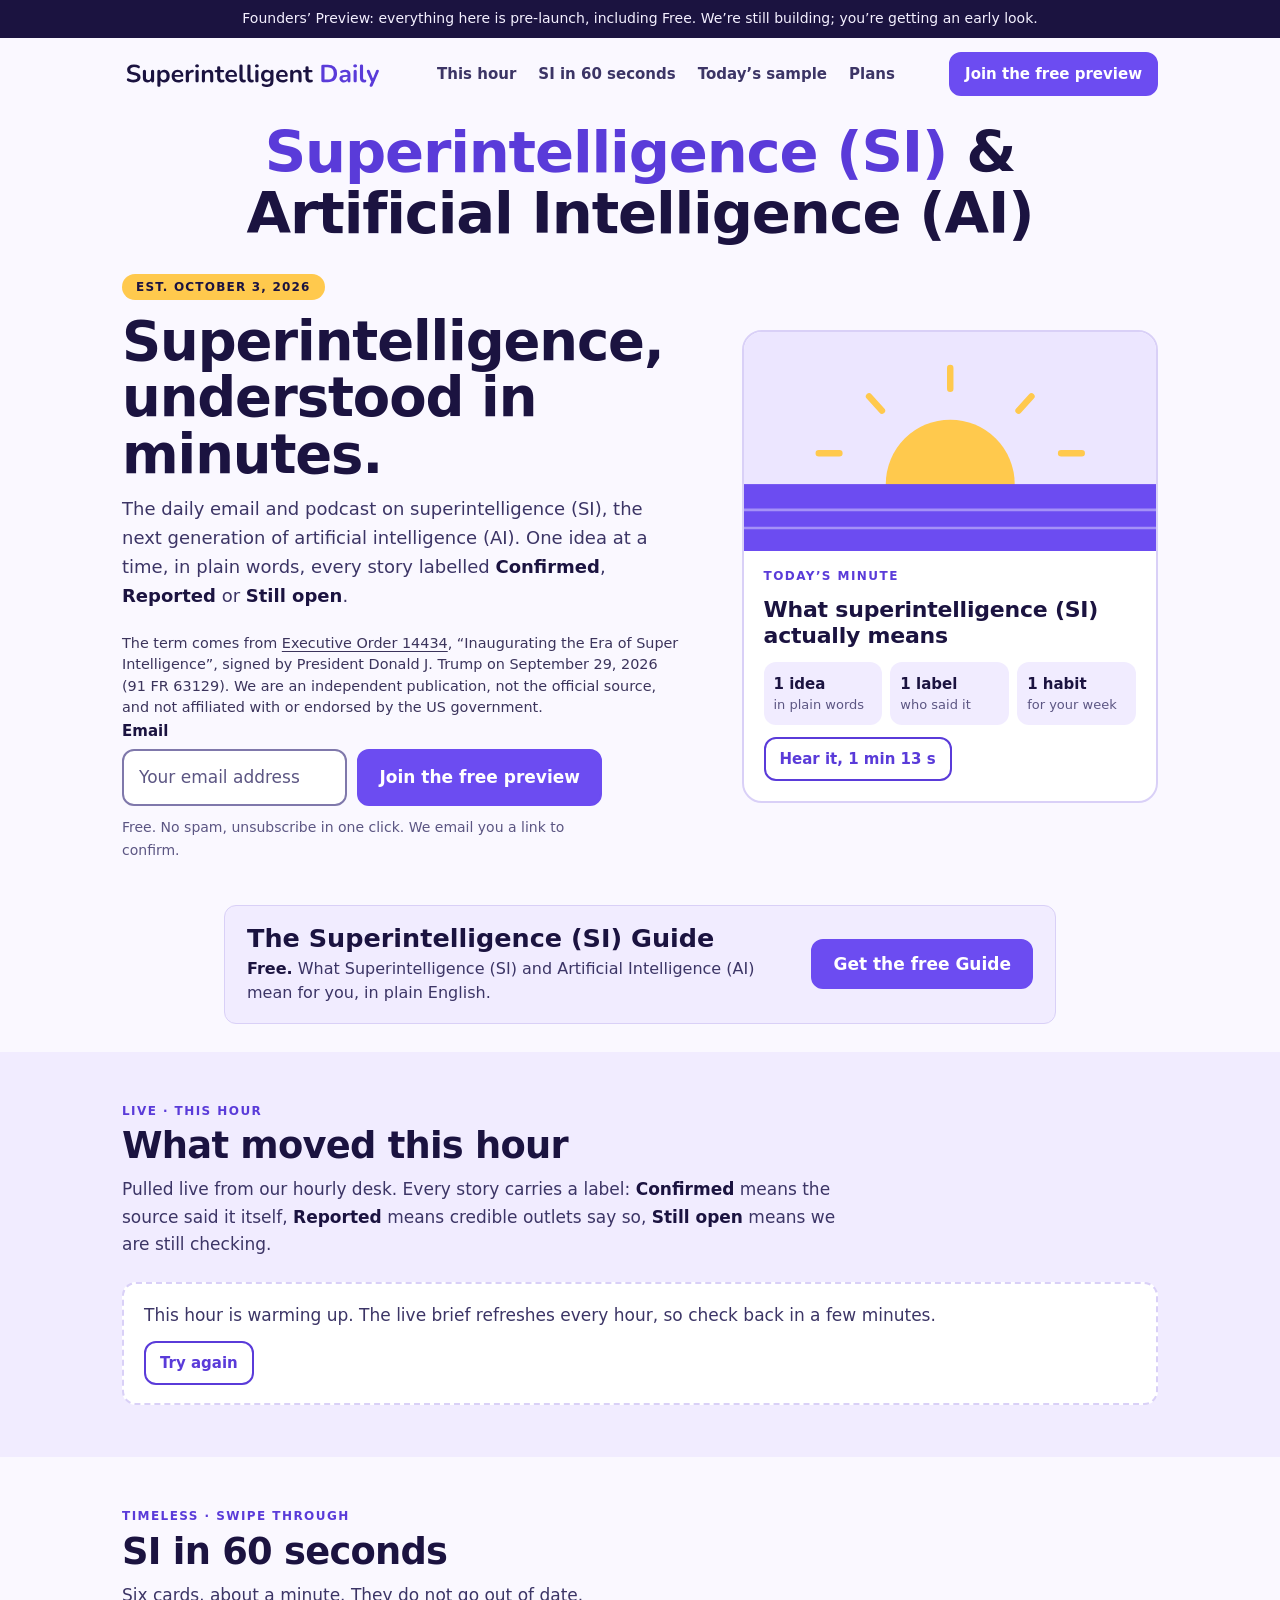
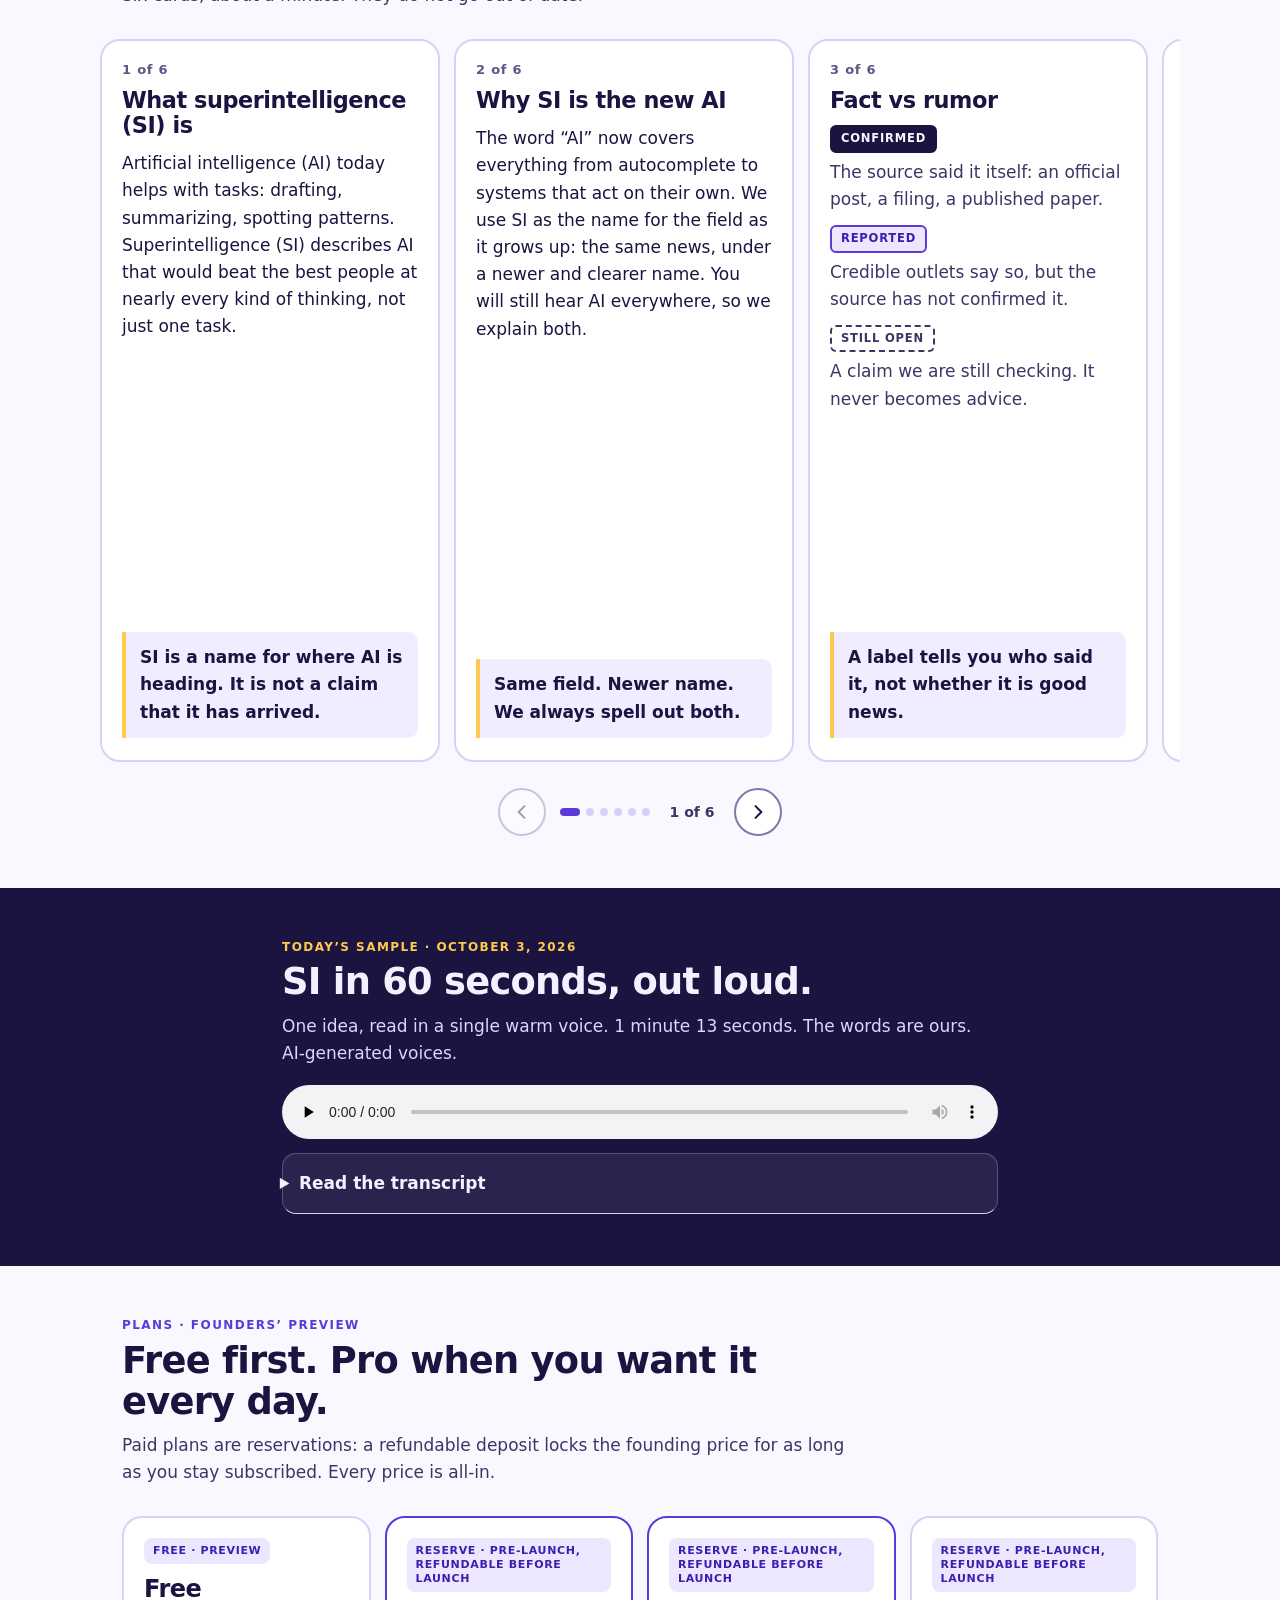
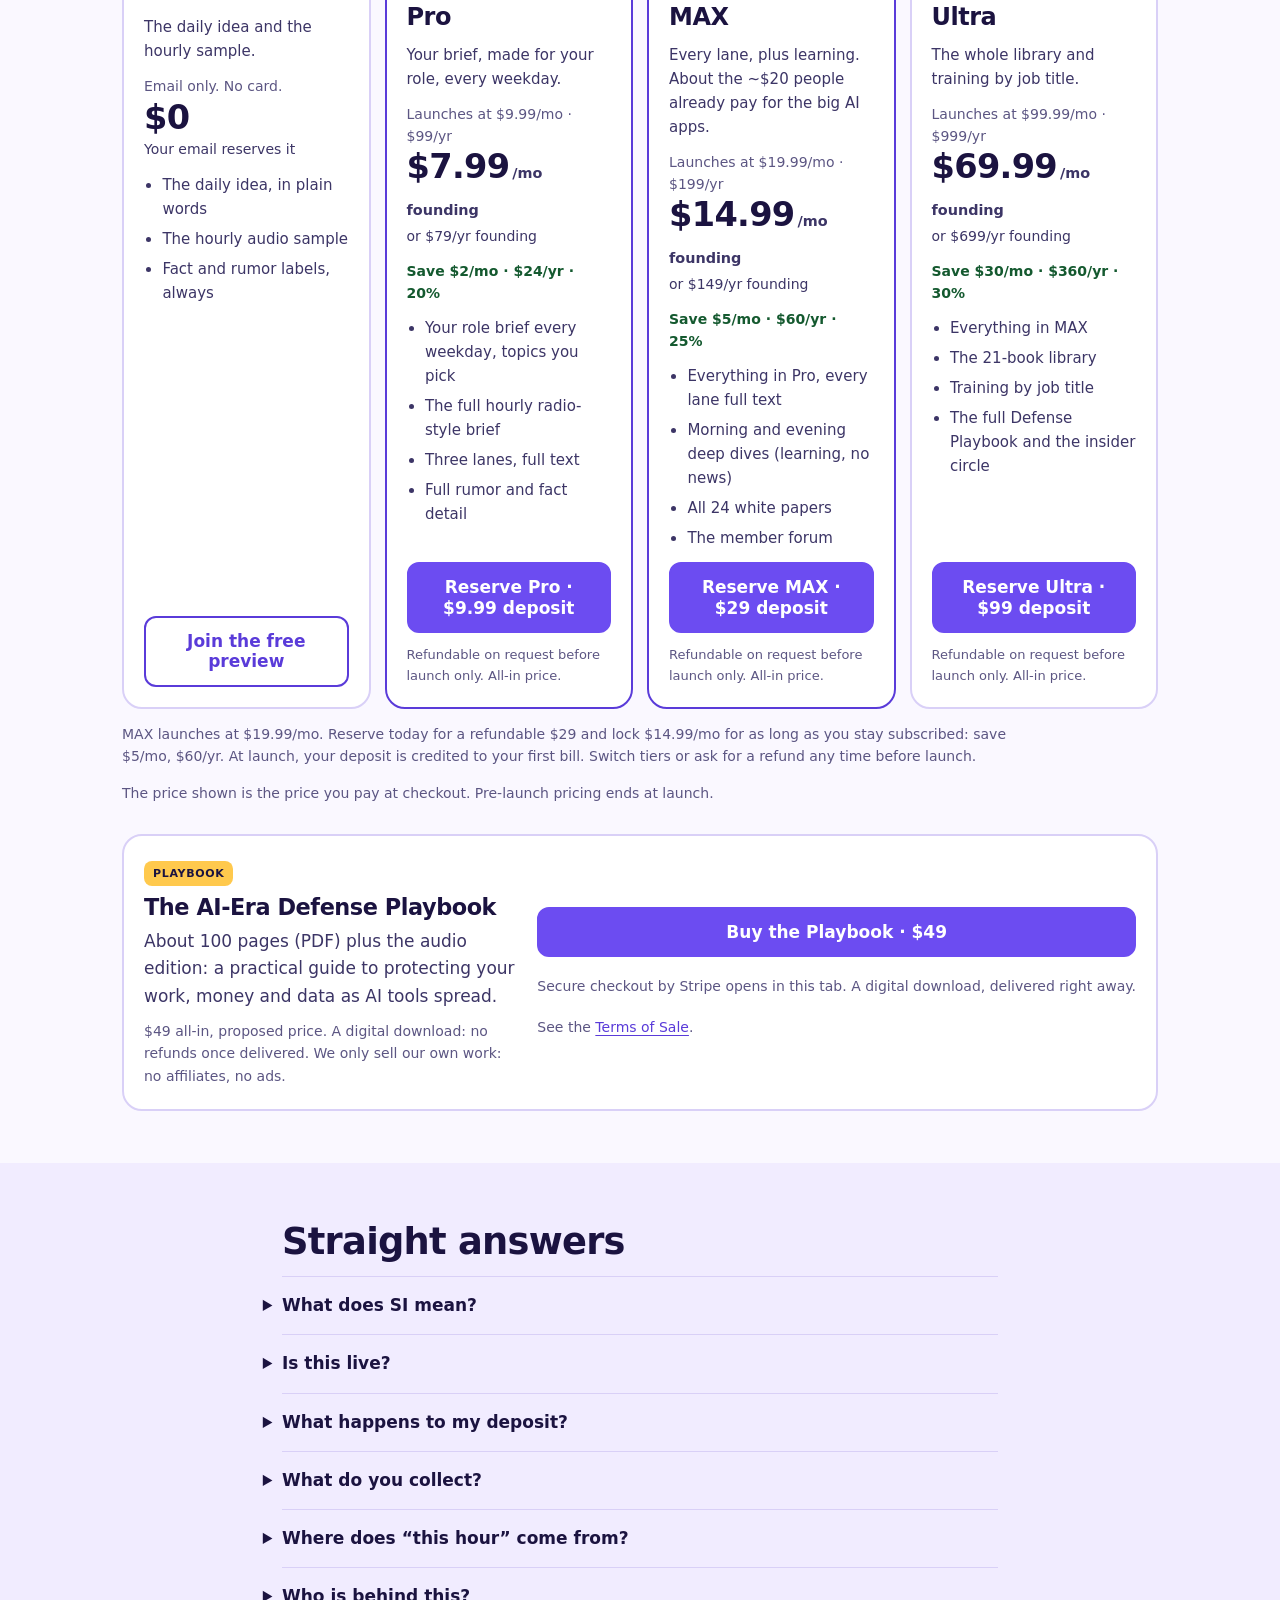
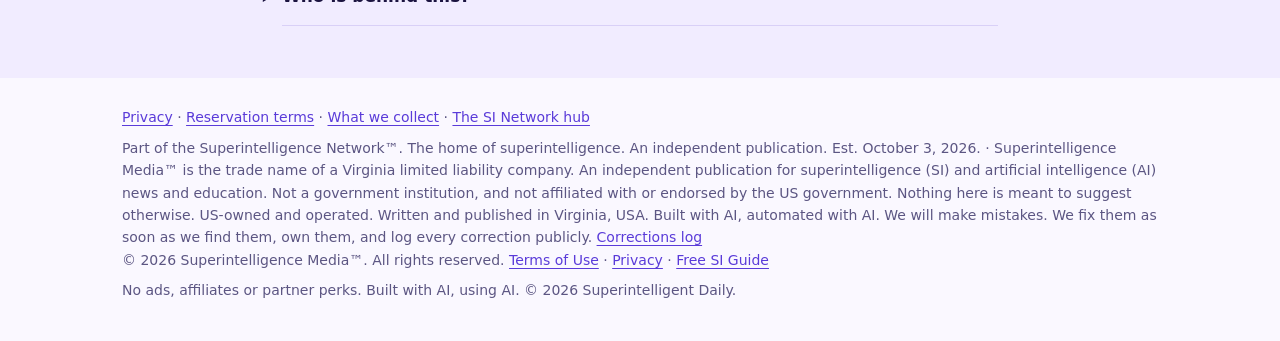
==== commit dc6677c9: "Checkout links for the Playbook and reservations" ====
--- a/index.html
+++ b/index.html
@@ -237,7 +237,7 @@
             <p class="price"><span class="list">Launches at $9.99/mo &middot; $99/yr</span><b>$7.99<small>/mo founding</small></b><span class="yr">or $79/yr founding</span></p>
             <p class="save">Save $2/mo &middot; $24/yr &middot; 20%</p>
             <ul class="feats"><li>Your role brief every weekday, topics you pick</li><li>The full hourly radio-style brief</li><li>Three lanes, full text</li><li>Full rumor and fact detail</li></ul>
-            <button class="btn" type="button" data-reserve="pro">Reserve Pro &middot; $9.99 deposit</button>
+            <button data-pay-url="https://buy.stripe.com/3cI9ASfpb64e4qc3sW8Vi0w?client_reference_id=superintelligentdaily-com" class="btn" type="button" data-reserve="pro">Reserve Pro &middot; $9.99 deposit</button>
             <p class="refund">Refundable on request before launch only. All-in price.</p>
           </article>
           <article class="plan hero-plan" role="group" aria-roledescription="slide" aria-label="MAX, 3 of 4">
@@ -247,7 +247,7 @@
             <p class="price"><span class="list">Launches at $19.99/mo &middot; $199/yr</span><b>$14.99<small>/mo founding</small></b><span class="yr">or $149/yr founding</span></p>
             <p class="save">Save $5/mo &middot; $60/yr &middot; 25%</p>
             <ul class="feats"><li>Everything in Pro, every lane full text</li><li>Morning and evening deep dives (learning, no news)</li><li>All 24 white papers</li><li>The member forum</li></ul>
-            <button class="btn" type="button" data-reserve="max">Reserve MAX &middot; $29 deposit</button>
+            <button data-pay-url="https://buy.stripe.com/4gMbJ0dh3gISaOA1kO8Vi0x?client_reference_id=superintelligentdaily-com" class="btn" type="button" data-reserve="max">Reserve MAX &middot; $29 deposit</button>
             <p class="refund">Refundable on request before launch only. All-in price.</p>
           </article>
           <article class="plan" role="group" aria-roledescription="slide" aria-label="Ultra, 4 of 4">
@@ -257,7 +257,7 @@
             <p class="price"><span class="list">Launches at $99.99/mo &middot; $999/yr</span><b>$69.99<small>/mo founding</small></b><span class="yr">or $699/yr founding</span></p>
             <p class="save">Save $30/mo &middot; $360/yr &middot; 30%</p>
             <ul class="feats"><li>Everything in MAX</li><li>The 21-book library</li><li>Training by job title</li><li>The full Defense Playbook and the insider circle</li></ul>
-            <button class="btn" type="button" data-reserve="ultra">Reserve Ultra &middot; $99 deposit</button>
+            <button data-pay-url="https://buy.stripe.com/4gMfZggtf8cme0Me7A8Vi0y?client_reference_id=superintelligentdaily-com" class="btn" type="button" data-reserve="ultra">Reserve Ultra &middot; $99 deposit</button>
             <p class="refund">Refundable on request before launch only. All-in price.</p>
           </article>
         </div>
@@ -280,7 +280,7 @@
         </div>
         <div class="product-act">
           <a class="btn" id="pbBuy" href="#join" data-join>Email me the Playbook link</a>
-          <p class="fine" id="pbNote">Secure checkout opens soon. The preview list gets the link first.</p>
+          <p class="fine" id="pbNote">Secure checkout opens soon. The preview list gets the link first.</p><p class="fine">See the <a href="https://siagentsignal.com/terms-of-sale.html" target="_blank" rel="noopener">Terms of Sale</a>.</p>
         </div>
       </article>
     </div>
@@ -312,8 +312,8 @@
   <div class="dlg">
     <h2 id="dlgH">Reserve</h2>
     <dl class="four" id="dlgFour"></dl>
-    <p class="fine">Reservations open when secure checkout is connected, which is not yet. Nothing is charged on this page. Join the free preview and we email you the reservation link first.</p>
-    <button class="btn block" type="button" id="dlgGo">Email me the reservation link</button>
+    <p class="fine" id="dlgFine">Reservations open when secure checkout is connected, which is not yet. Nothing is charged on this page. Join the free preview and we email you the reservation link first.</p>
+    <p class="fine">See the <a href="https://siagentsignal.com/terms-of-sale.html" target="_blank" rel="noopener">Terms of Sale</a>.</p><button class="btn block" type="button" id="dlgGo">Email me the reservation link</button>
     <button class="btn line sm block" type="button" id="dlgClose">Not now</button>
   </div>
 </dialog>
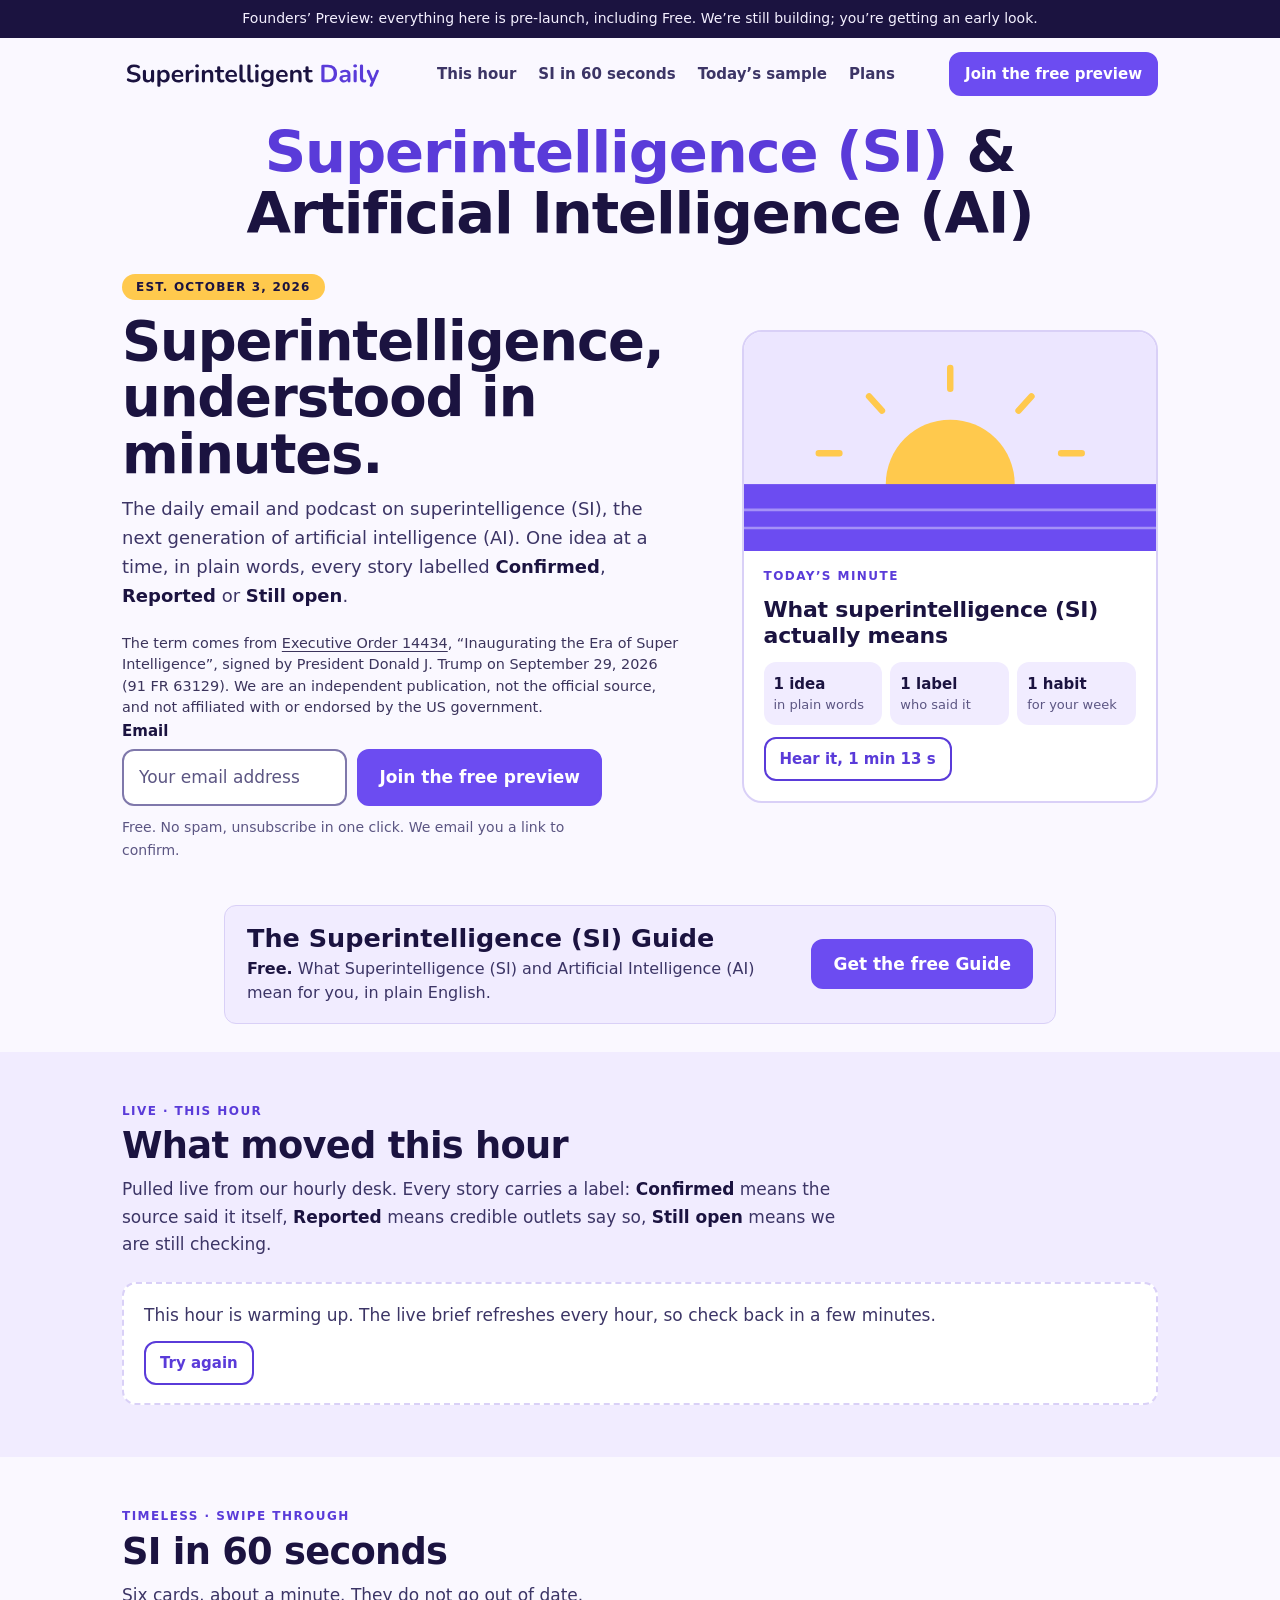
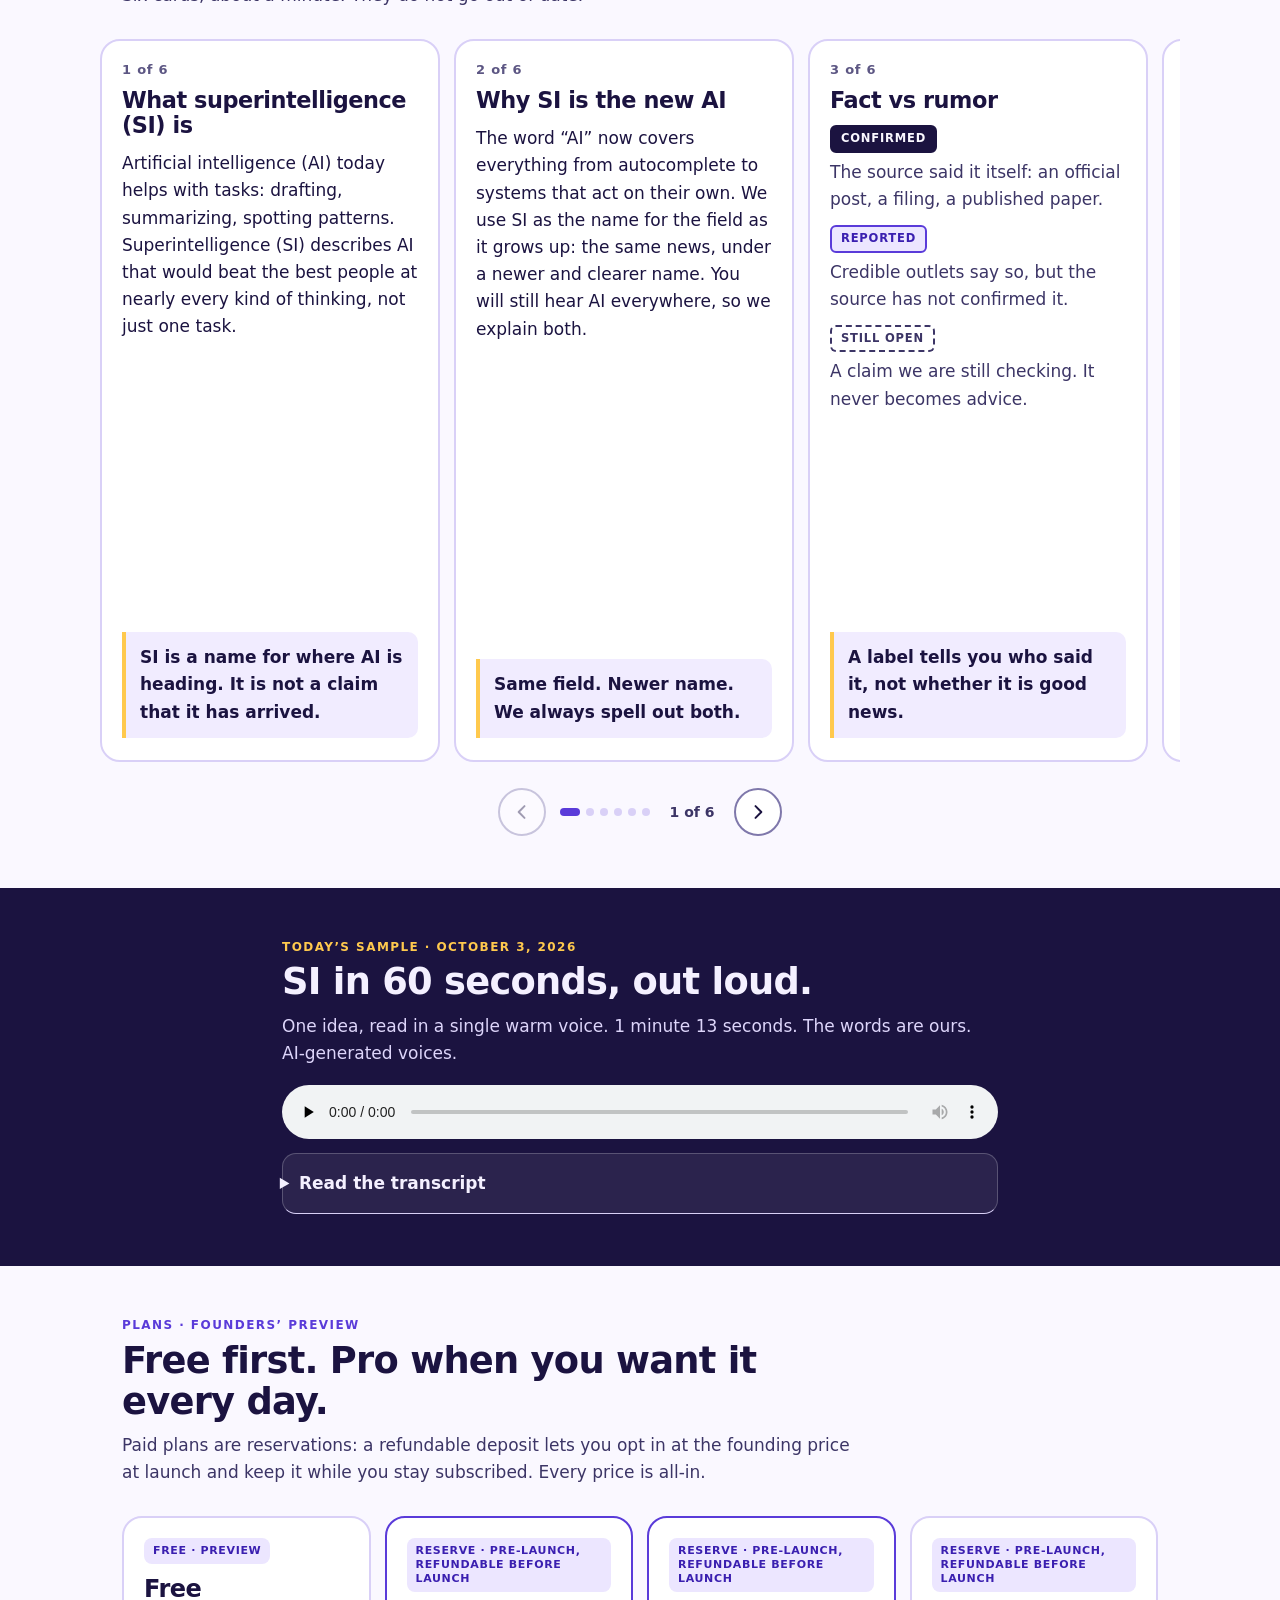
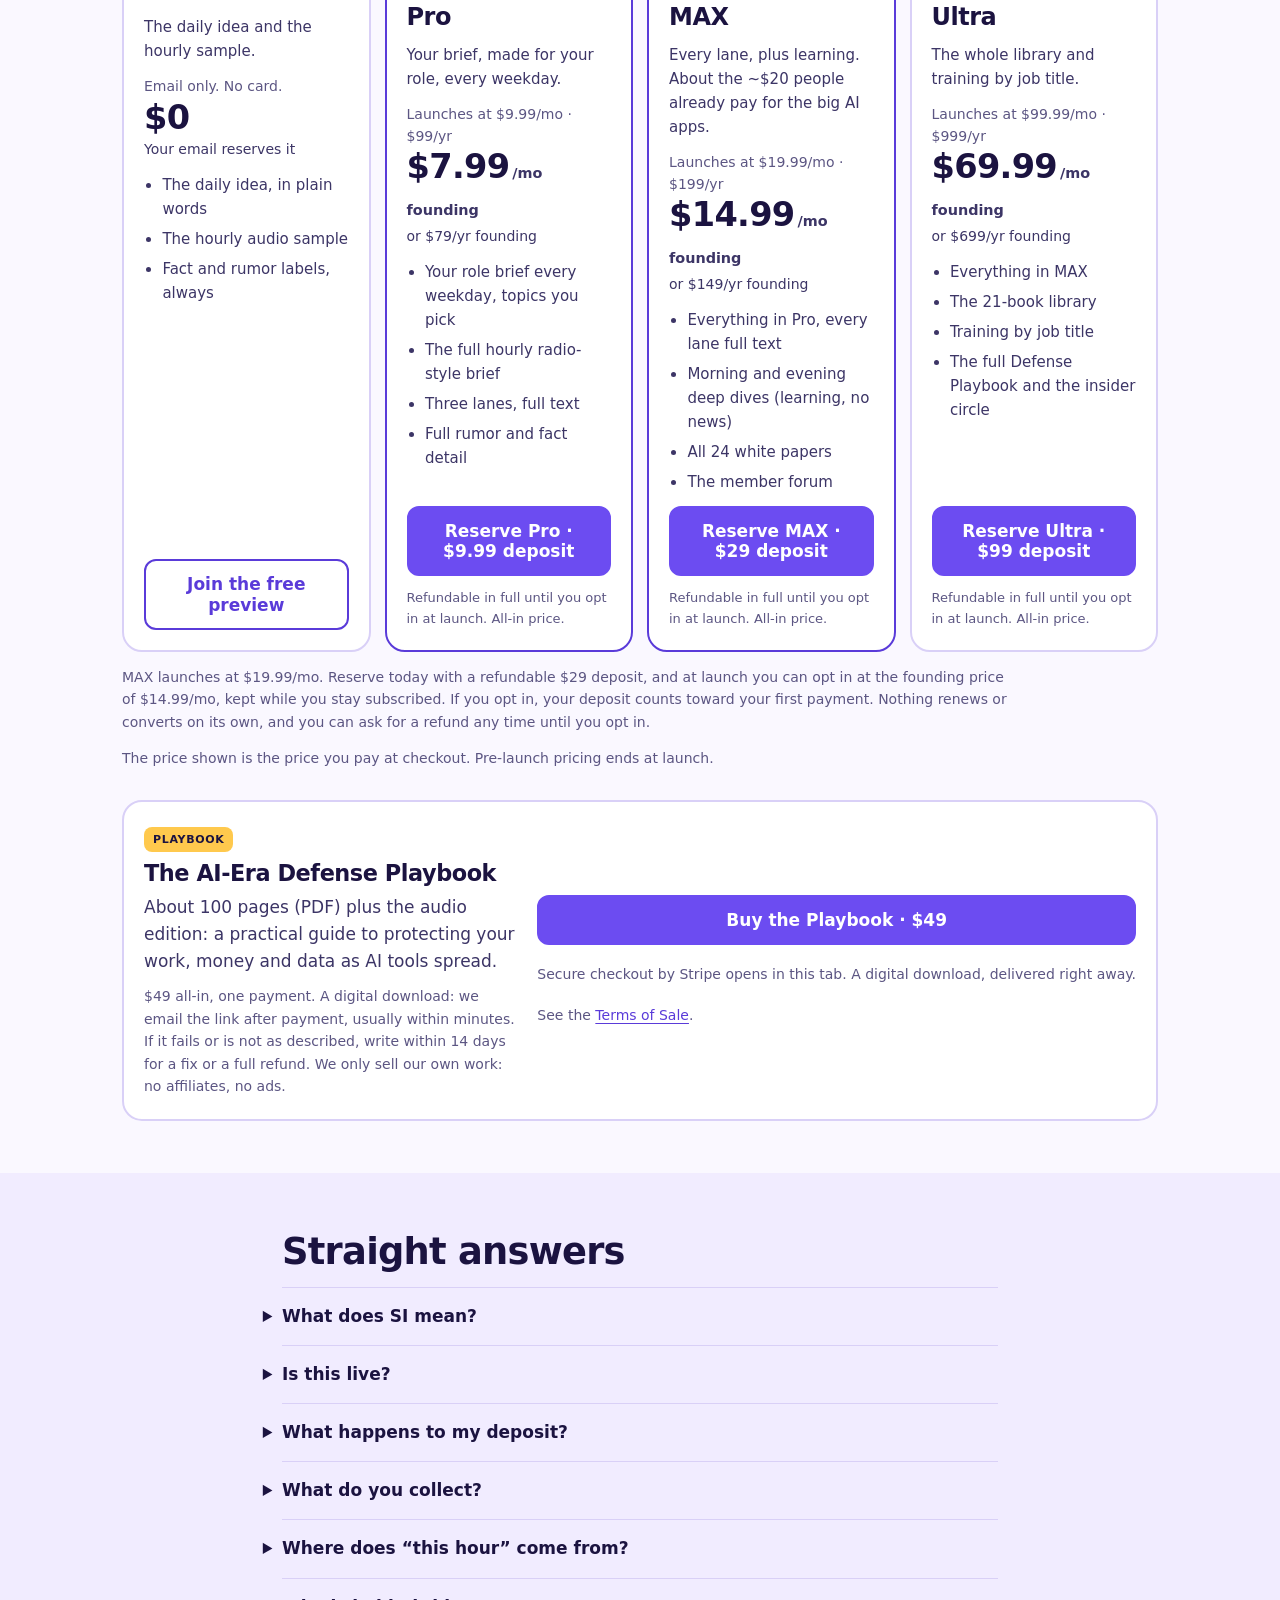
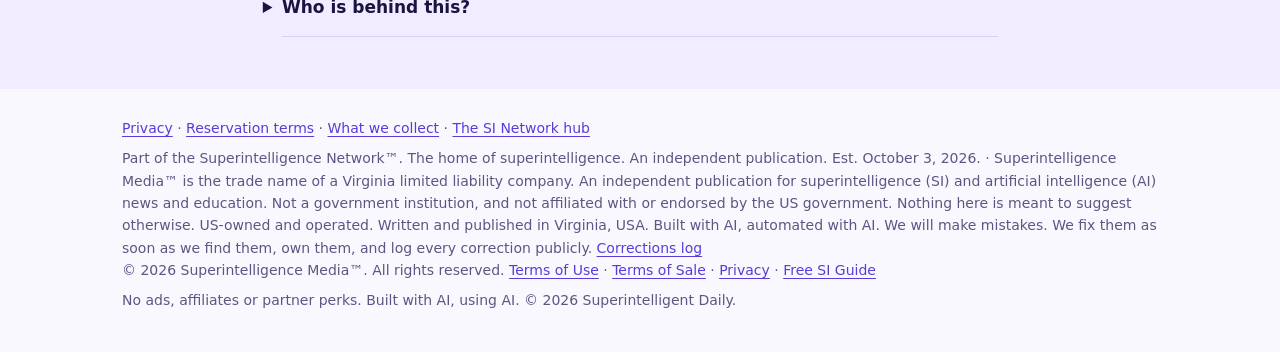
==== commit 266e9238: "Terms coverage: Buy/Reserve copy matches the Terms of Sale + footer link Board 13-189 / LEGAL-PUSH 2" ====
--- a/index.html
+++ b/index.html
@@ -218,7 +218,7 @@
       <div class="shead">
         <p class="eyebrow">Plans &middot; Founders&rsquo; Preview</p>
         <h2 id="plans-h">Free first. Pro when you want it every day.</h2>
-        <p class="sub">Paid plans are reservations: a refundable deposit locks the founding price for as long as you stay subscribed. Every price is all-in.</p>
+        <p class="sub">Paid plans are reservations: a refundable deposit lets you opt in at the founding price at launch and keep it while you stay subscribed. Every price is all-in.</p>
       </div>
       <div class="deck deck-plans" data-deck role="region" aria-roledescription="carousel" aria-label="Plans">
         <div class="snap plans" tabindex="0" aria-label="Plans. Swipe for all four, or use the left and right arrow keys.">
@@ -235,30 +235,27 @@
             <h3>Pro</h3>
             <p class="for">Your brief, made for your role, every weekday.</p>
             <p class="price"><span class="list">Launches at $9.99/mo &middot; $99/yr</span><b>$7.99<small>/mo founding</small></b><span class="yr">or $79/yr founding</span></p>
-            <p class="save">Save $2/mo &middot; $24/yr &middot; 20%</p>
             <ul class="feats"><li>Your role brief every weekday, topics you pick</li><li>The full hourly radio-style brief</li><li>Three lanes, full text</li><li>Full rumor and fact detail</li></ul>
             <button data-pay-url="https://buy.stripe.com/3cI9ASfpb64e4qc3sW8Vi0w?client_reference_id=superintelligentdaily-com" class="btn" type="button" data-reserve="pro">Reserve Pro &middot; $9.99 deposit</button>
-            <p class="refund">Refundable on request before launch only. All-in price.</p>
+            <p class="refund">Refundable in full until you opt in at launch. All-in price.</p>
           </article>
           <article class="plan hero-plan" role="group" aria-roledescription="slide" aria-label="MAX, 3 of 4">
             <span class="pl-badge">Reserve &middot; pre-launch, refundable before launch</span>
             <h3>MAX</h3>
             <p class="for">Every lane, plus learning. About the ~$20 people already pay for the big AI apps.</p>
             <p class="price"><span class="list">Launches at $19.99/mo &middot; $199/yr</span><b>$14.99<small>/mo founding</small></b><span class="yr">or $149/yr founding</span></p>
-            <p class="save">Save $5/mo &middot; $60/yr &middot; 25%</p>
             <ul class="feats"><li>Everything in Pro, every lane full text</li><li>Morning and evening deep dives (learning, no news)</li><li>All 24 white papers</li><li>The member forum</li></ul>
             <button data-pay-url="https://buy.stripe.com/4gMbJ0dh3gISaOA1kO8Vi0x?client_reference_id=superintelligentdaily-com" class="btn" type="button" data-reserve="max">Reserve MAX &middot; $29 deposit</button>
-            <p class="refund">Refundable on request before launch only. All-in price.</p>
+            <p class="refund">Refundable in full until you opt in at launch. All-in price.</p>
           </article>
           <article class="plan" role="group" aria-roledescription="slide" aria-label="Ultra, 4 of 4">
             <span class="pl-badge">Reserve &middot; pre-launch, refundable before launch</span>
             <h3>Ultra</h3>
             <p class="for">The whole library and training by job title.</p>
             <p class="price"><span class="list">Launches at $99.99/mo &middot; $999/yr</span><b>$69.99<small>/mo founding</small></b><span class="yr">or $699/yr founding</span></p>
-            <p class="save">Save $30/mo &middot; $360/yr &middot; 30%</p>
             <ul class="feats"><li>Everything in MAX</li><li>The 21-book library</li><li>Training by job title</li><li>The full Defense Playbook and the insider circle</li></ul>
             <button data-pay-url="https://buy.stripe.com/4gMfZggtf8cme0Me7A8Vi0y?client_reference_id=superintelligentdaily-com" class="btn" type="button" data-reserve="ultra">Reserve Ultra &middot; $99 deposit</button>
-            <p class="refund">Refundable on request before launch only. All-in price.</p>
+            <p class="refund">Refundable in full until you opt in at launch. All-in price.</p>
           </article>
         </div>
         <div class="deck-nav" hidden>
@@ -268,7 +265,7 @@
           <button class="navbtn" type="button" data-next aria-label="Next plan"><svg viewBox="0 0 24 24" aria-hidden="true" focusable="false"><path d="M9 5l7 7-7 7" fill="none" stroke="currentColor" stroke-width="2.4" stroke-linecap="round" stroke-linejoin="round"/></svg></button>
         </div>
       </div>
-      <p class="terms-line">MAX launches at $19.99/mo. Reserve today for a refundable $29 and lock $14.99/mo for as long as you stay subscribed: save $5/mo, $60/yr. At launch, your deposit is credited to your first bill. Switch tiers or ask for a refund any time before launch.</p>
+      <p class="terms-line">MAX launches at $19.99/mo. Reserve today with a refundable $29 deposit, and at launch you can opt in at the founding price of $14.99/mo, kept while you stay subscribed. If you opt in, your deposit counts toward your first payment. Nothing renews or converts on its own, and you can ask for a refund any time until you opt in.</p>
       <p class="terms-line">The price shown is the price you pay at checkout. Pre-launch pricing ends at launch.</p>
 
       <article class="product" aria-labelledby="pb-h">
@@ -276,7 +273,7 @@
           <span class="pl-badge gold">Playbook</span>
           <h3 id="pb-h">The AI-Era Defense Playbook</h3>
           <p>About 100 pages (PDF) plus the audio edition: a practical guide to protecting your work, money and data as AI tools spread.</p>
-          <p class="fine">$49 all-in, proposed price. A digital download: no refunds once delivered. We only sell our own work: no affiliates, no ads.</p>
+          <p class="fine">$49 all-in, one payment. A digital download: we email the link after payment, usually within minutes. If it fails or is not as described, write within 14 days for a fix or a full refund. We only sell our own work: no affiliates, no ads.</p>
         </div>
         <div class="product-act">
           <a class="btn" id="pbBuy" href="#join" data-join>Email me the Playbook link</a>
@@ -292,7 +289,7 @@
       <h2 id="faq-h">Straight answers</h2>
       <details><summary>What does SI mean?</summary><p>SI stands for superintelligence: our name for where artificial intelligence (AI) is heading, and the word we use for the field. SI is the new AI. It is a name, not a claim that superintelligence already exists. We always spell out both terms.</p></details>
       <details><summary>Is this live?</summary><p>The site launched on October 3, 2026. The product is in a Founders&rsquo; Preview: everything here is pre-launch, including Free. The hourly news on this page is live. The daily email and podcast are opening in stages, and we will say plainly when each part goes live.</p></details>
-      <details id="faq-deposit"><summary>What happens to my deposit?</summary><p>Paid plans are reservations only, and checkout is not connected yet, so nothing is charged on this page. When it opens, a deposit is refundable on request before launch: one email, no calls, no surveys. At launch it becomes credit toward your first bill at your locked founding price. Once a product is delivered, normal no-refund terms apply.</p></details>
+      <details id="faq-deposit"><summary>What happens to my deposit?</summary><p>Paid plans are reservations only, paid through Stripe checkout. Your deposit is refundable in full until you opt in: one email, no calls, no surveys. Nothing renews or converts on its own. At launch we email you a link: if you opt in, your deposit counts toward your first payment at your founding price, which you keep while you stay subscribed. If you don't opt in within 14 days, we refund it in full.</p></details>
       <details id="faq-data"><summary>What do you collect?</summary><p>Your email address, sent to our sign-up service when you join. Our servers log IP addresses. This page sets no cookies and runs no advertising or analytics trackers. Unsubscribe in one click from any email. <a href="https://siagentsignal.com/privacy.html" target="_blank" rel="noopener noreferrer">Privacy notice</a>.</p></details>
       <details><summary>Where does &ldquo;this hour&rdquo; come from?</summary><p>An automated desk reads the news every hour and labels each story. In the preview the labels are assigned by software and checked as we build, so treat them as a guide and open the source for anything that matters.</p></details>
       <details><summary>Who is behind this?</summary><p>Superintelligent Daily is part of the SI Network, built by one founder with a lot of automation: AI does the heavy reading, people set the standards. Our mission: make people smarter every day.</p></details>
@@ -303,7 +300,7 @@
 <footer class="foot">
   <div class="wrap foot-in">
     <p><a href="https://siagentsignal.com/privacy.html" target="_blank" rel="noopener noreferrer">Privacy</a> &middot; <a href="#faq-deposit">Reservation terms</a> &middot; <a href="#faq-data">What we collect</a> &middot; <a href="https://siagentsignal.com/" target="_blank" rel="noopener noreferrer">The SI Network hub</a></p>
-    <p>Part of the Superintelligence Network™. The home of superintelligence. An independent publication. Est. October 3, 2026. &middot; Superintelligence Media™ is the trade name of a Virginia limited liability company. An independent publication for superintelligence (SI) and artificial intelligence (AI) news and education. Not a government institution, and not affiliated with or endorsed by the US government. Nothing here is meant to suggest otherwise. US-owned and operated. Written and published in Virginia, USA. Built with AI, automated with AI. We will make mistakes. We fix them as soon as we find them, own them, and log every correction publicly. <a href="https://siagentsignal.com/corrections.html" target="_blank" rel="noopener">Corrections log</a><br>© 2026 Superintelligence Media™. All rights reserved. <a href="https://siagentsignal.com/terms.html" target="_blank" rel="noopener">Terms of Use</a> &middot; <a href="https://siagentsignal.com/privacy.html" target="_blank" rel="noopener">Privacy</a> &middot; <a href="https://siagentsignal.com/si/">Free SI Guide</a></p>
+    <p>Part of the Superintelligence Network™. The home of superintelligence. An independent publication. Est. October 3, 2026. &middot; Superintelligence Media™ is the trade name of a Virginia limited liability company. An independent publication for superintelligence (SI) and artificial intelligence (AI) news and education. Not a government institution, and not affiliated with or endorsed by the US government. Nothing here is meant to suggest otherwise. US-owned and operated. Written and published in Virginia, USA. Built with AI, automated with AI. We will make mistakes. We fix them as soon as we find them, own them, and log every correction publicly. <a href="https://siagentsignal.com/corrections.html" target="_blank" rel="noopener">Corrections log</a><br>© 2026 Superintelligence Media™. All rights reserved. <a href="https://siagentsignal.com/terms.html" target="_blank" rel="noopener">Terms of Use</a> &middot; <a href="https://siagentsignal.com/terms-of-sale.html" target="_blank" rel="noopener">Terms of Sale</a> &middot; <a href="https://siagentsignal.com/privacy.html" target="_blank" rel="noopener">Privacy</a> &middot; <a href="https://siagentsignal.com/si/">Free SI Guide</a></p>
     <p>No ads, affiliates or partner perks. Built with AI, using AI. &copy; 2026 Superintelligent Daily.</p>
   </div>
 </footer>
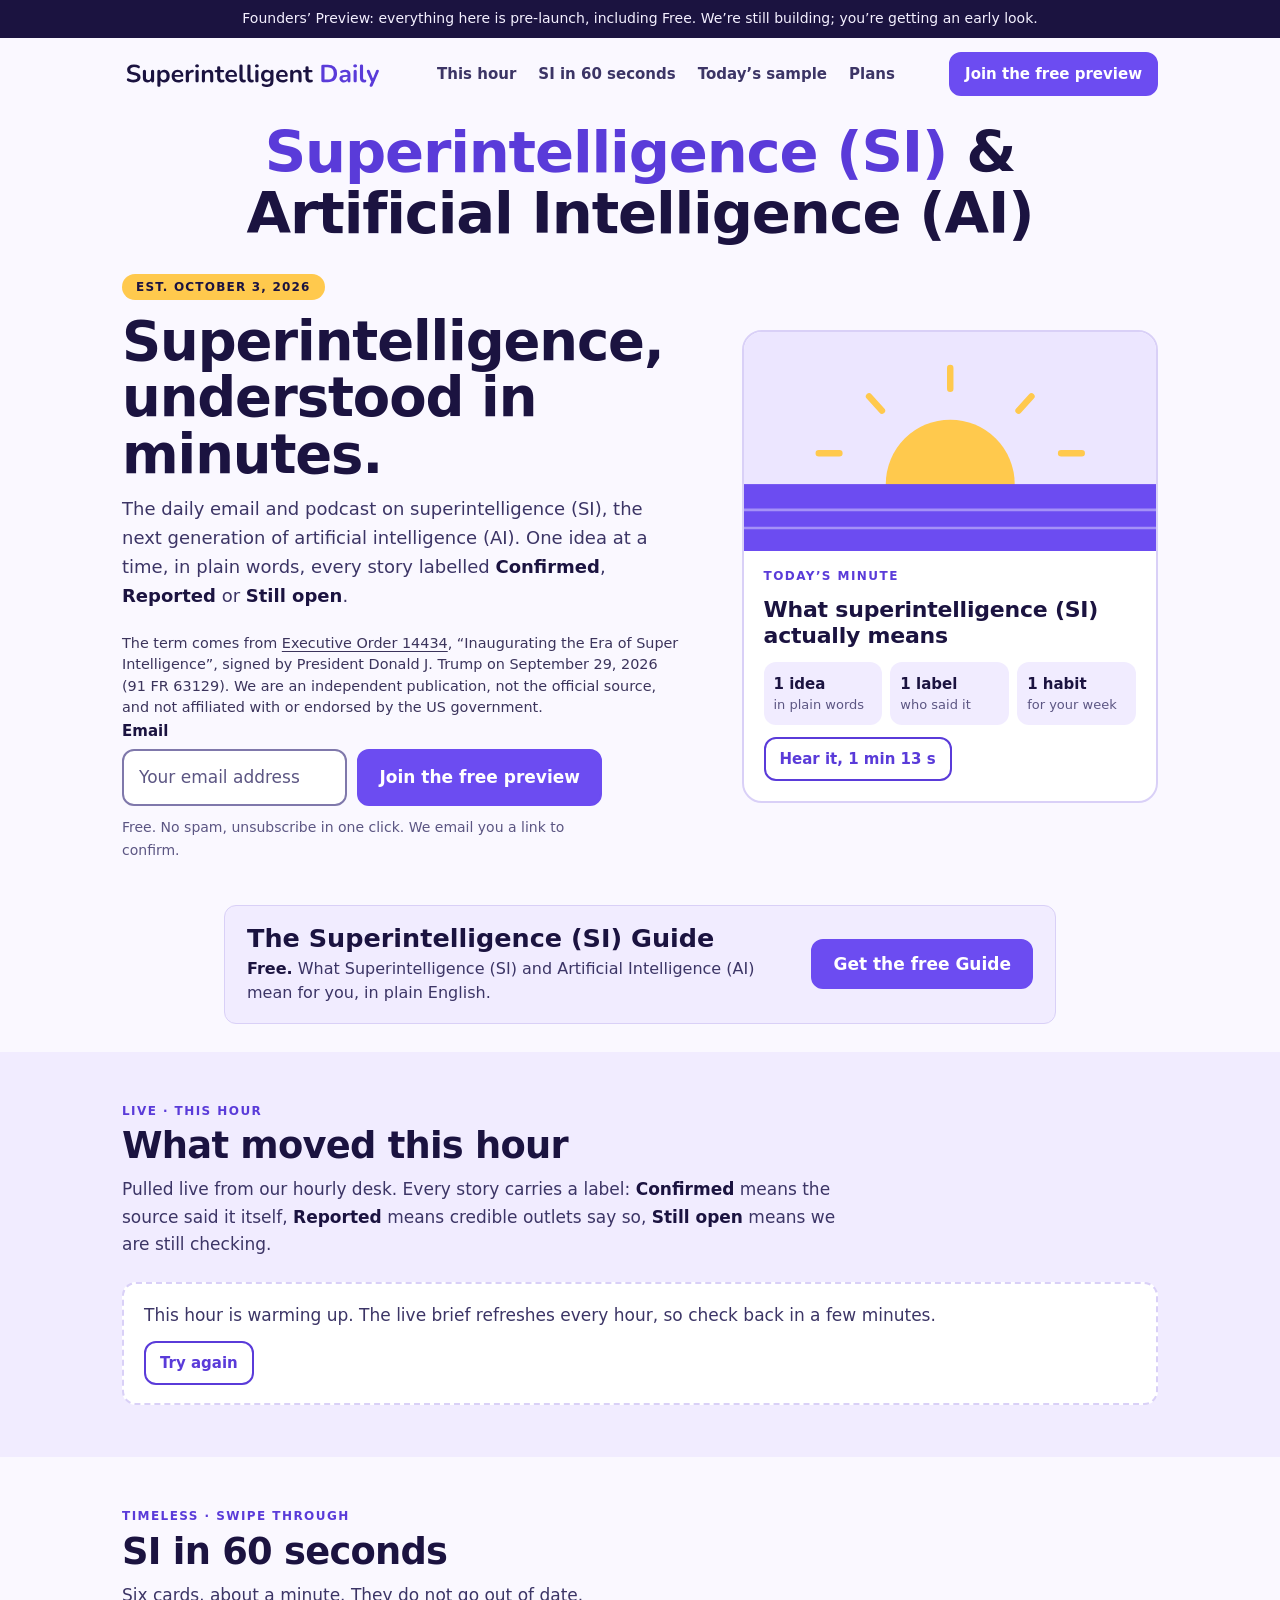
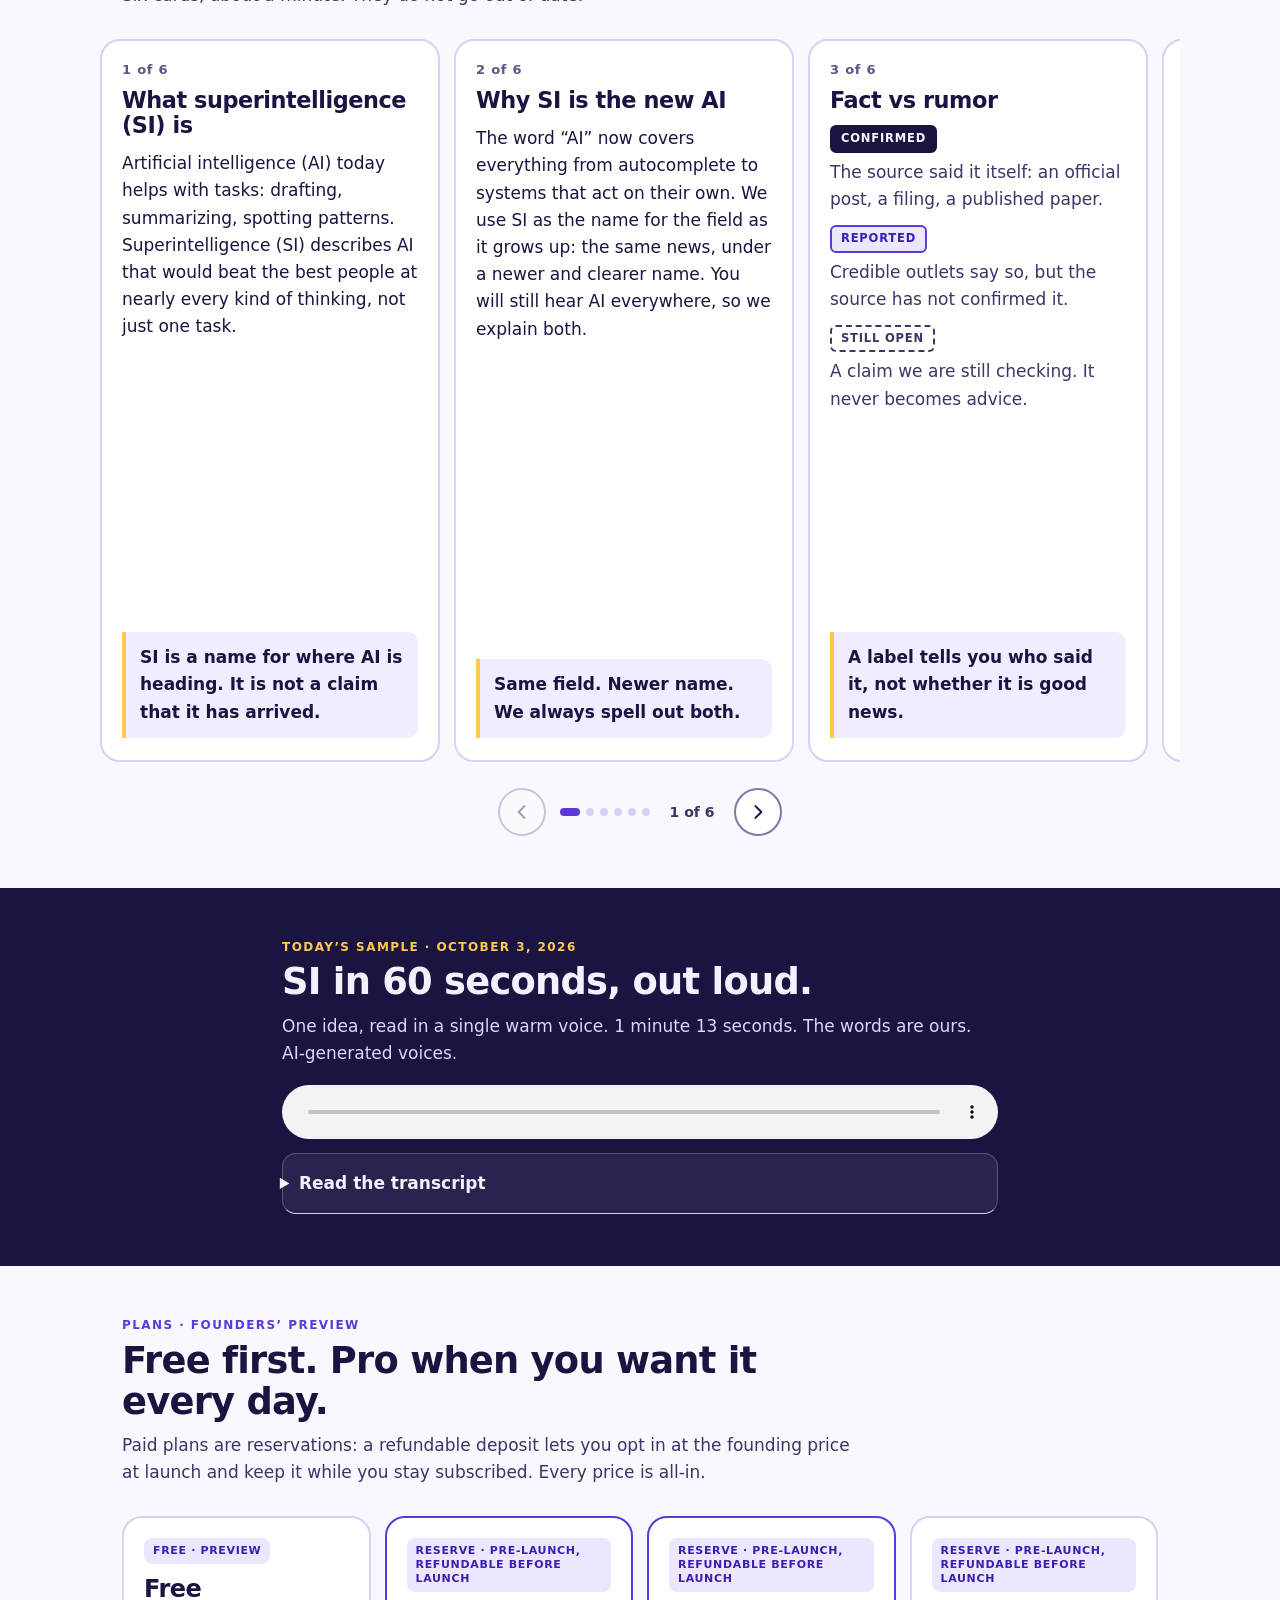
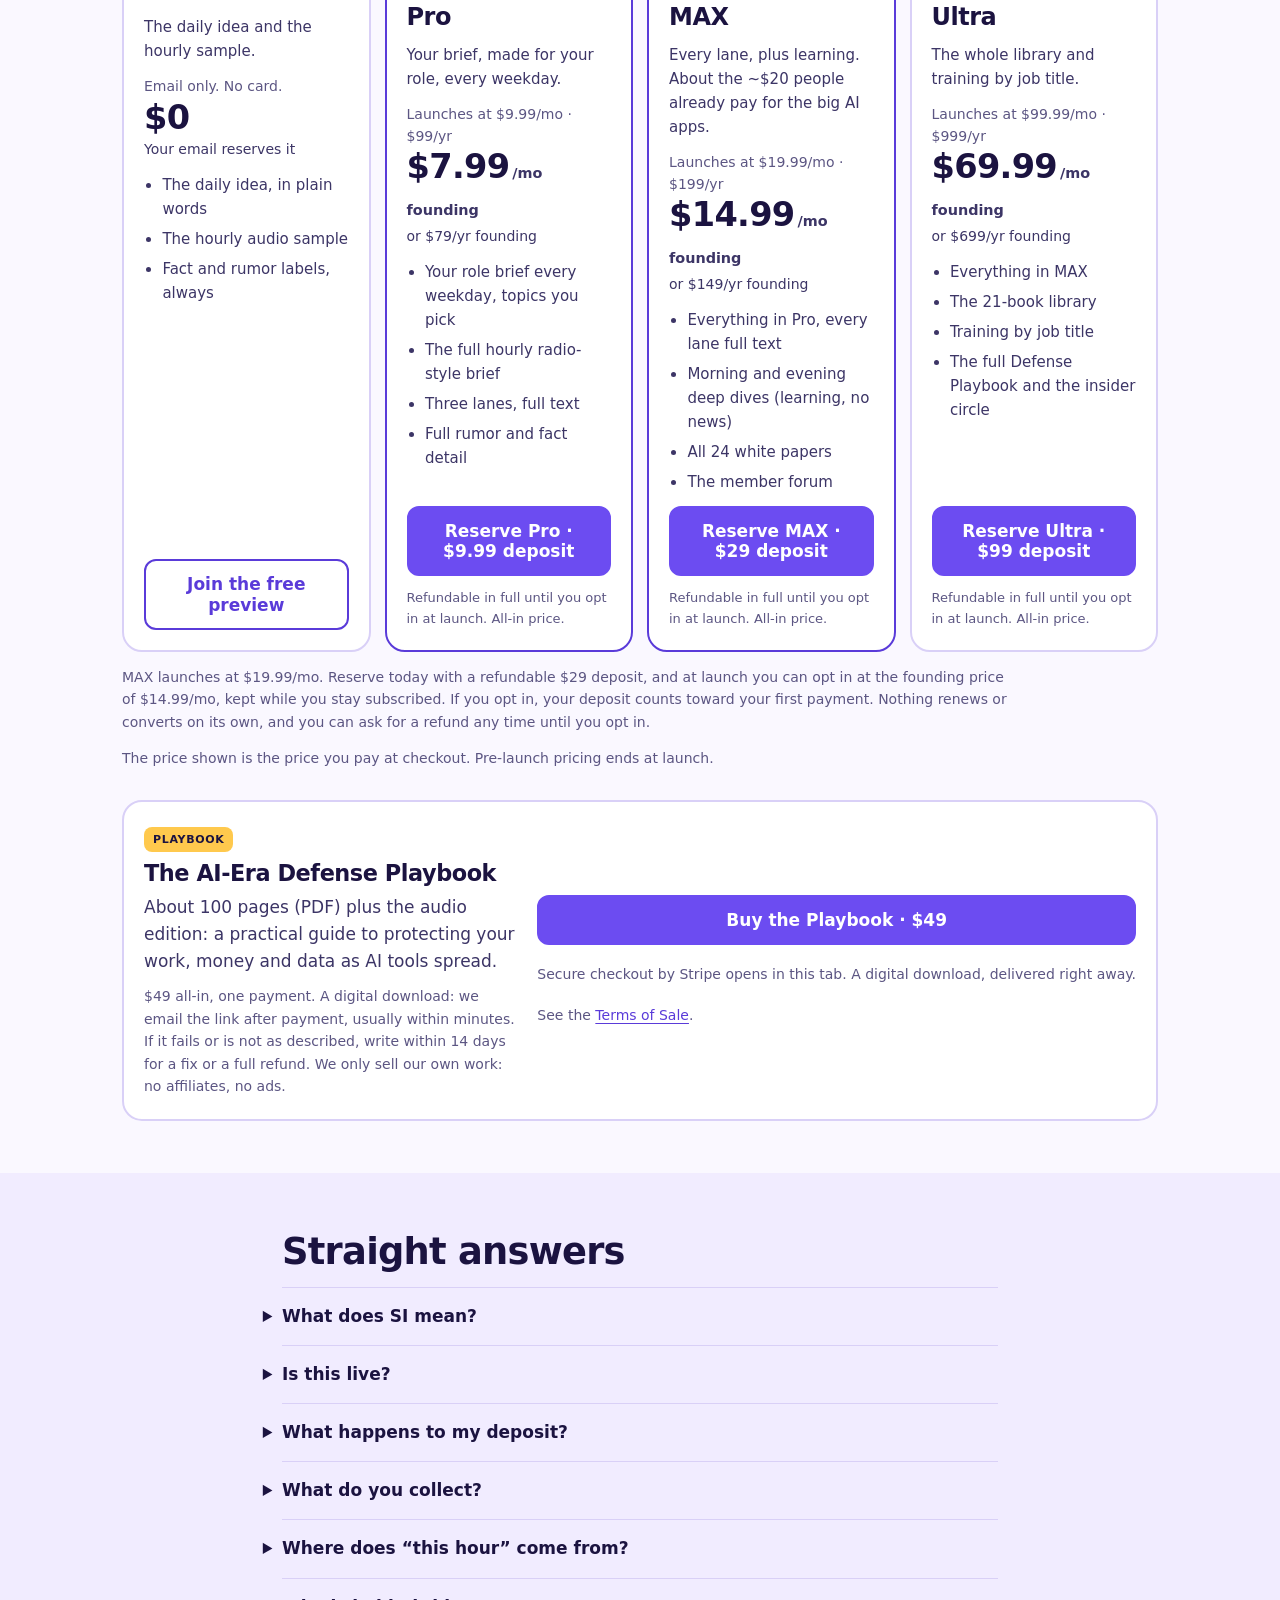
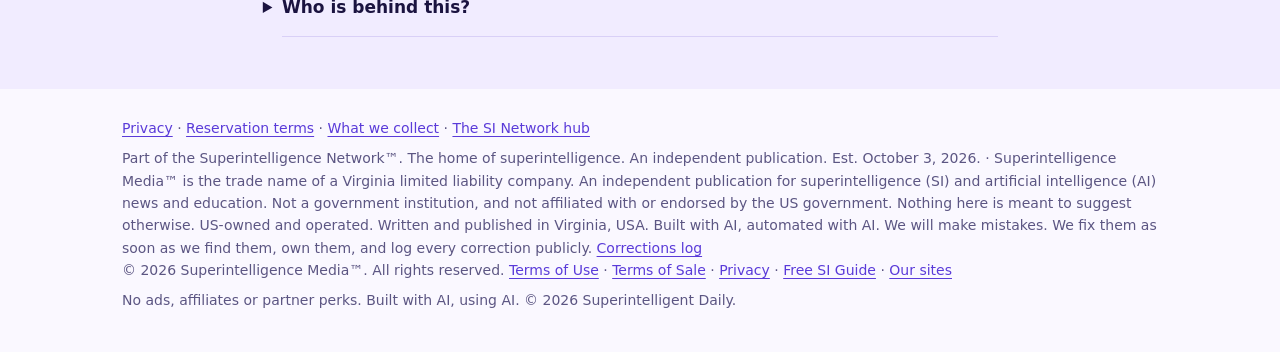
==== commit 0780b4d8: "SEO: IndexNow key, full sitemap with lastmod, JSON-LD where missing, "Our sites" hub link Search is " ====
--- a/index.html
+++ b/index.html
@@ -25,6 +25,7 @@
 <meta name="twitter:description" content="The daily email and podcast on superintelligence (SI), the next generation of artificial intelligence (AI). Est. October 3, 2026.">
 <meta name="twitter:image" content="https://superintelligentdaily.com/assets/og.png">
 <link rel="stylesheet" href="assets/site.css">
+<script type="application/ld+json" id="seo-ld">{"@context":"https://schema.org","@graph":[{"@type":"Organization","name":"Superintelligent Daily","url":"https://superintelligentdaily.com/","logo":"https://superintelligentdaily.com/assets/logo.svg","slogan":"SI is the new AI."},{"@type":"WebSite","name":"Superintelligent Daily","url":"https://superintelligentdaily.com/","inLanguage":"en-US","description":"The daily email and podcast on Superintelligence (SI), the next generation of Artificial Intelligence (AI), made to be understood in minutes."}]}</script>
 </head>
 <body>
 <a class="skip" href="#main">Skip to the content</a>
@@ -300,7 +301,7 @@
 <footer class="foot">
   <div class="wrap foot-in">
     <p><a href="https://siagentsignal.com/privacy.html" target="_blank" rel="noopener noreferrer">Privacy</a> &middot; <a href="#faq-deposit">Reservation terms</a> &middot; <a href="#faq-data">What we collect</a> &middot; <a href="https://siagentsignal.com/" target="_blank" rel="noopener noreferrer">The SI Network hub</a></p>
-    <p>Part of the Superintelligence Network™. The home of superintelligence. An independent publication. Est. October 3, 2026. &middot; Superintelligence Media™ is the trade name of a Virginia limited liability company. An independent publication for superintelligence (SI) and artificial intelligence (AI) news and education. Not a government institution, and not affiliated with or endorsed by the US government. Nothing here is meant to suggest otherwise. US-owned and operated. Written and published in Virginia, USA. Built with AI, automated with AI. We will make mistakes. We fix them as soon as we find them, own them, and log every correction publicly. <a href="https://siagentsignal.com/corrections.html" target="_blank" rel="noopener">Corrections log</a><br>© 2026 Superintelligence Media™. All rights reserved. <a href="https://siagentsignal.com/terms.html" target="_blank" rel="noopener">Terms of Use</a> &middot; <a href="https://siagentsignal.com/terms-of-sale.html" target="_blank" rel="noopener">Terms of Sale</a> &middot; <a href="https://siagentsignal.com/privacy.html" target="_blank" rel="noopener">Privacy</a> &middot; <a href="https://siagentsignal.com/si/">Free SI Guide</a></p>
+    <p>Part of the Superintelligence Network™. The home of superintelligence. An independent publication. Est. October 3, 2026. &middot; Superintelligence Media™ is the trade name of a Virginia limited liability company. An independent publication for superintelligence (SI) and artificial intelligence (AI) news and education. Not a government institution, and not affiliated with or endorsed by the US government. Nothing here is meant to suggest otherwise. US-owned and operated. Written and published in Virginia, USA. Built with AI, automated with AI. We will make mistakes. We fix them as soon as we find them, own them, and log every correction publicly. <a href="https://siagentsignal.com/corrections.html" target="_blank" rel="noopener">Corrections log</a><br>© 2026 Superintelligence Media™. All rights reserved. <a href="https://siagentsignal.com/terms.html" target="_blank" rel="noopener">Terms of Use</a> &middot; <a href="https://siagentsignal.com/terms-of-sale.html" target="_blank" rel="noopener">Terms of Sale</a> &middot; <a href="https://siagentsignal.com/privacy.html" target="_blank" rel="noopener">Privacy</a> &middot; <a href="https://siagentsignal.com/si/">Free SI Guide</a> &middot; <a href="https://siagentsignal.com/network.html">Our sites</a></p>
     <p>No ads, affiliates or partner perks. Built with AI, using AI. &copy; 2026 Superintelligent Daily.</p>
   </div>
 </footer>
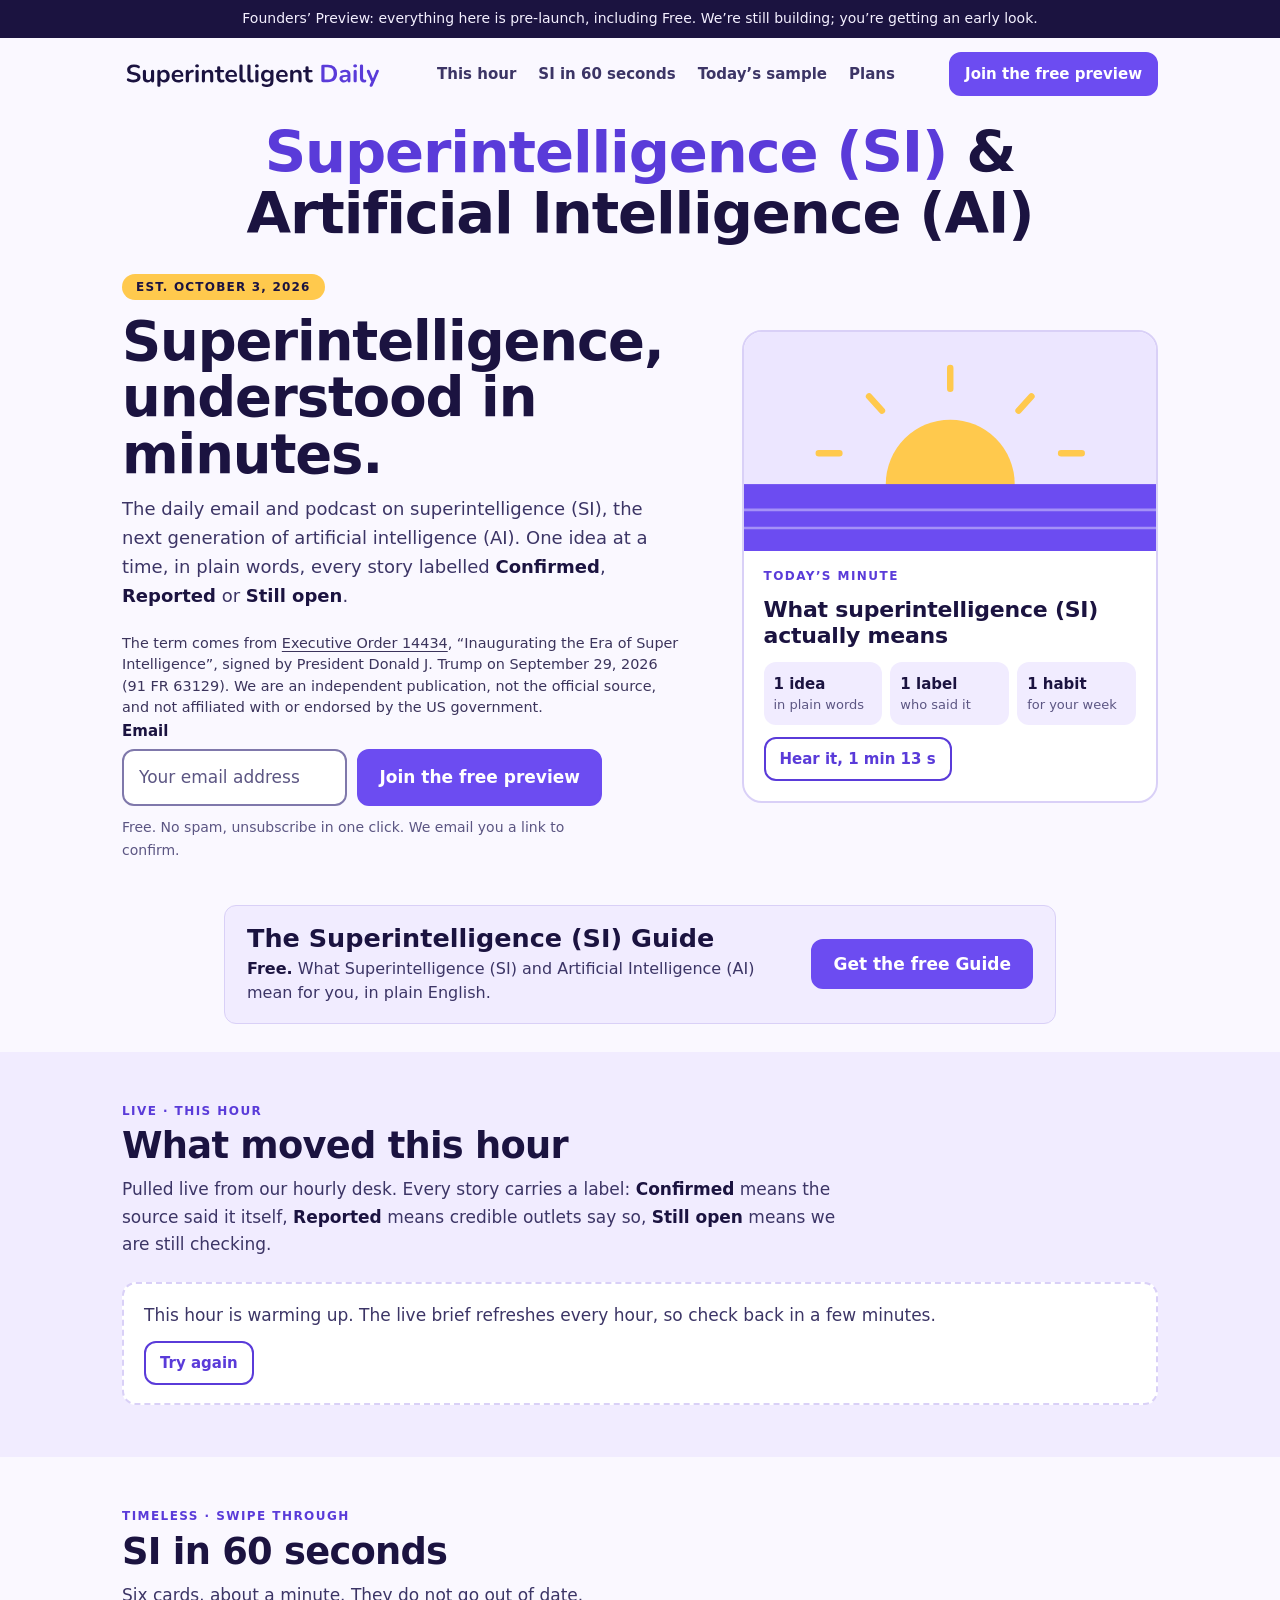
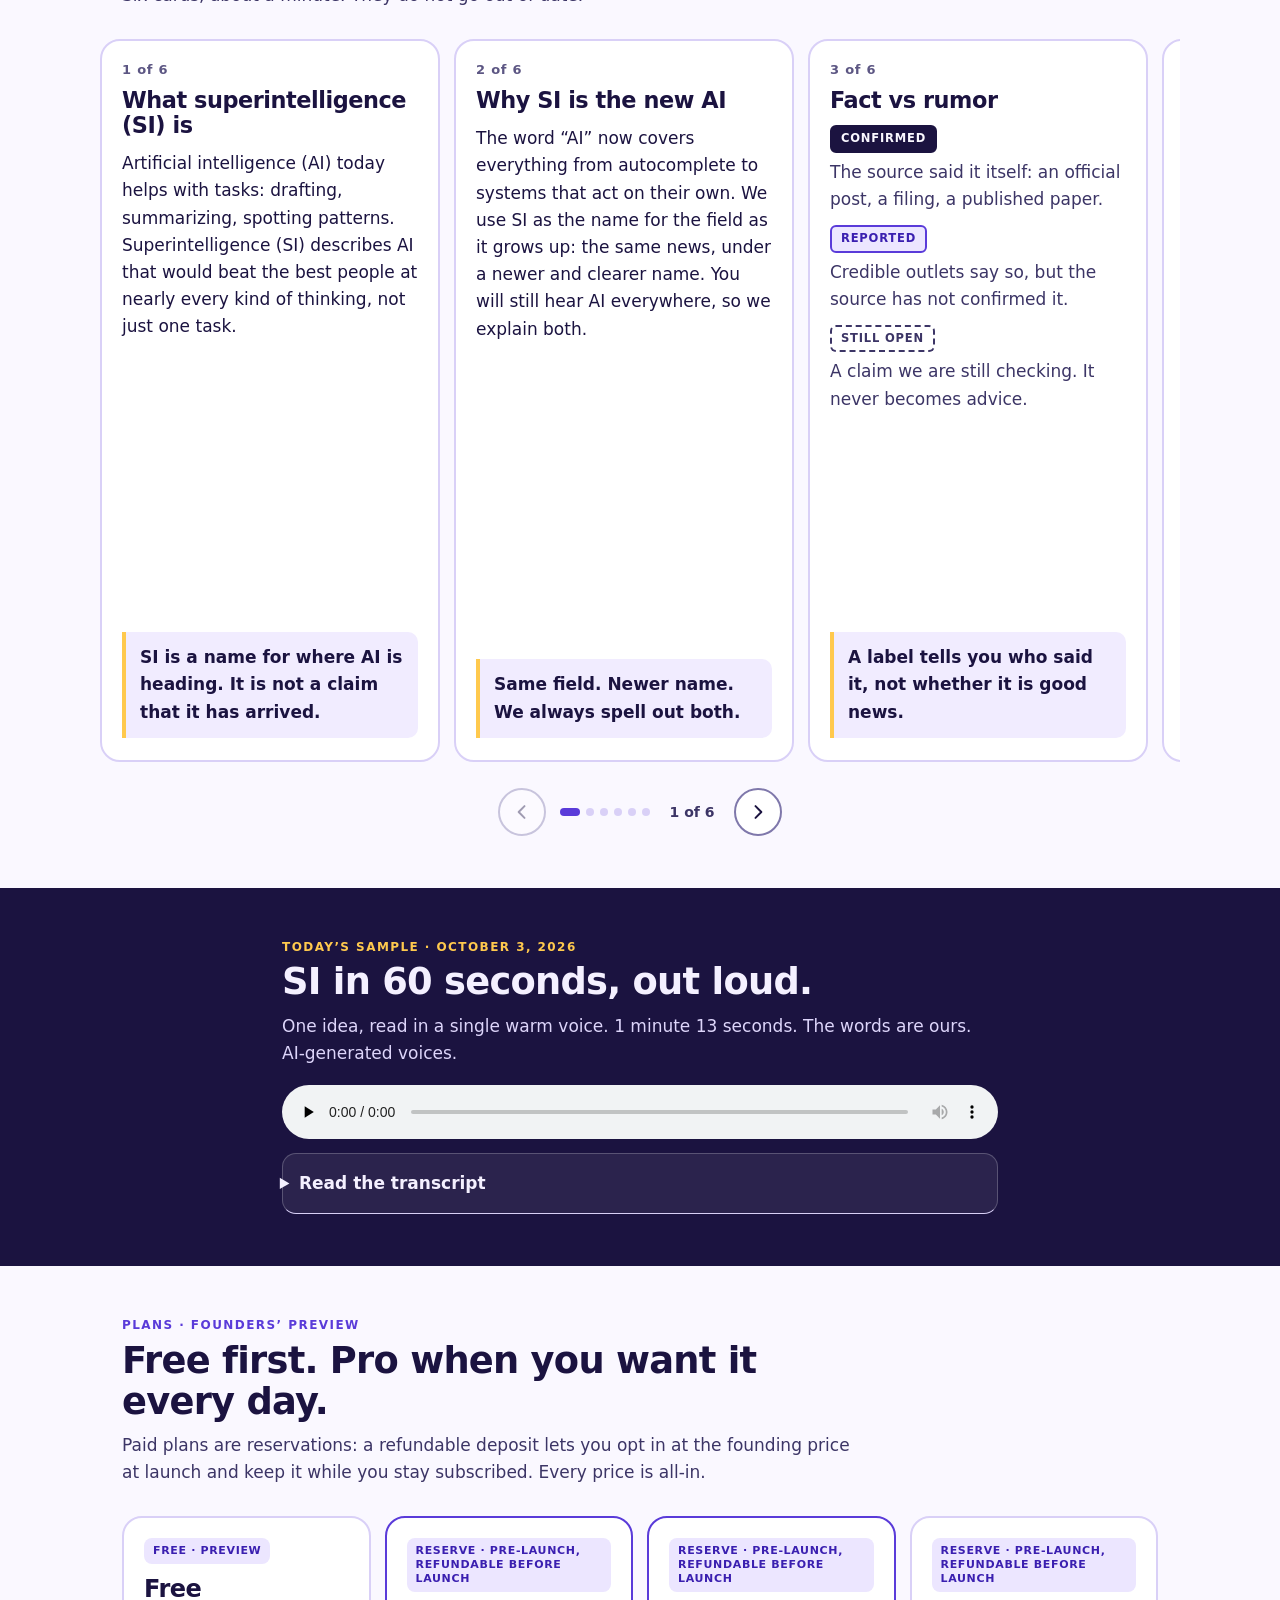
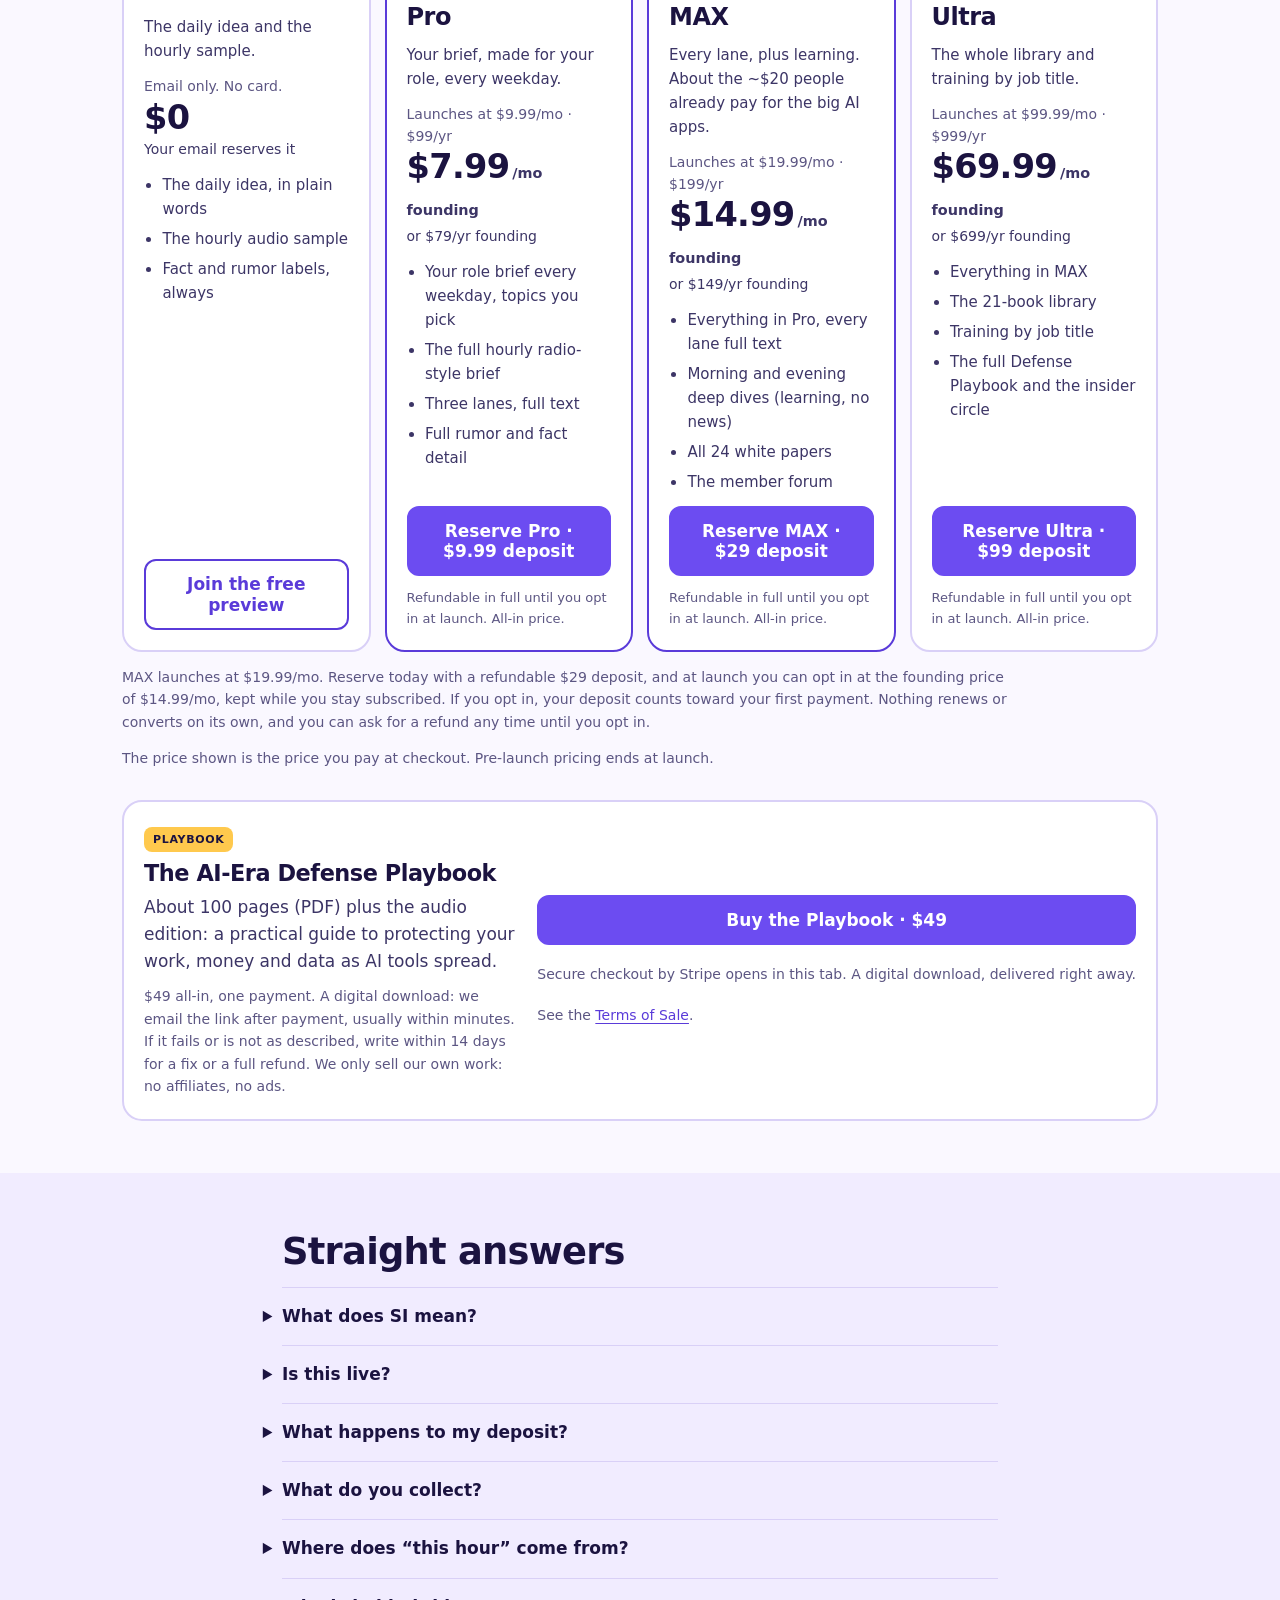
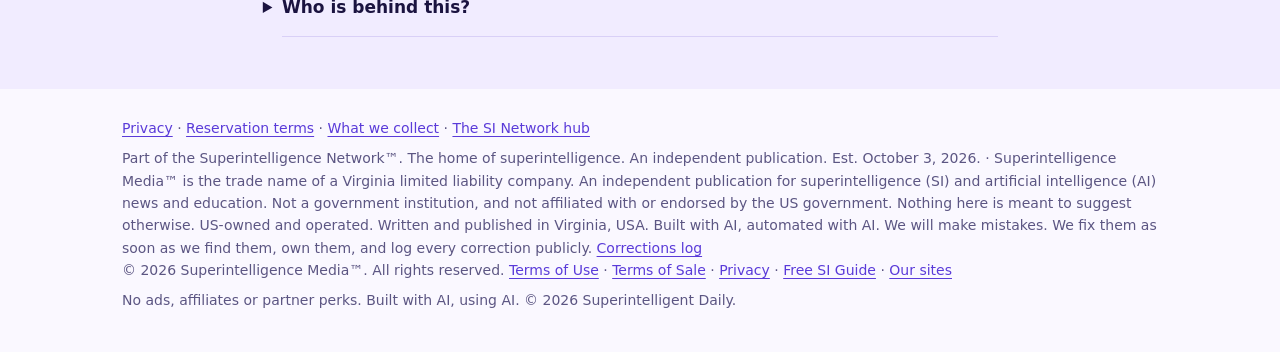
==== commit 33eb2c1a: "Add reading-hours-saved counter (hero): items we read x 3 minutes, method shown Co-Authored-By: Clau" ====
--- a/index.html
+++ b/index.html
@@ -56,6 +56,7 @@
         <p class="pill">Est. October 3, 2026</p>
         <h1 id="h1">Superintelligence, understood in minutes.</h1>
         <p class="lead">The daily email and podcast on superintelligence (SI), the next generation of artificial intelligence (AI). One idea at a time, in plain words, every story labelled <b>Confirmed</b>, <b>Reported</b> or <b>Still open</b>.</p>
+<!-- hours-saved:start --><div data-hours-saved="hero"></div><!-- hours-saved:end -->
 <p class="si-credit">The term comes from <a href="https://www.federalregister.gov/d/2026-20321" target="_blank" rel="noopener noreferrer" aria-label="Executive Order 14434 in the Federal Register (opens in a new tab)">Executive Order 14434</a>, “Inaugurating the Era of Super Intelligence”, signed by President Donald J. Trump on September 29, 2026 (91 FR 63129). We are an independent publication, not the official source, and not affiliated with or endorsed by the US government.</p>
         <form class="join" id="join" novalidate>
           <label class="lbl" for="email">Email</label>
@@ -317,5 +318,6 @@
 </dialog>
 
 <script src="assets/site.js"></script>
+<script src="assets/counter.js?v=a6b485d8" defer></script><!-- hours-saved:script -->
 </body>
 </html>
